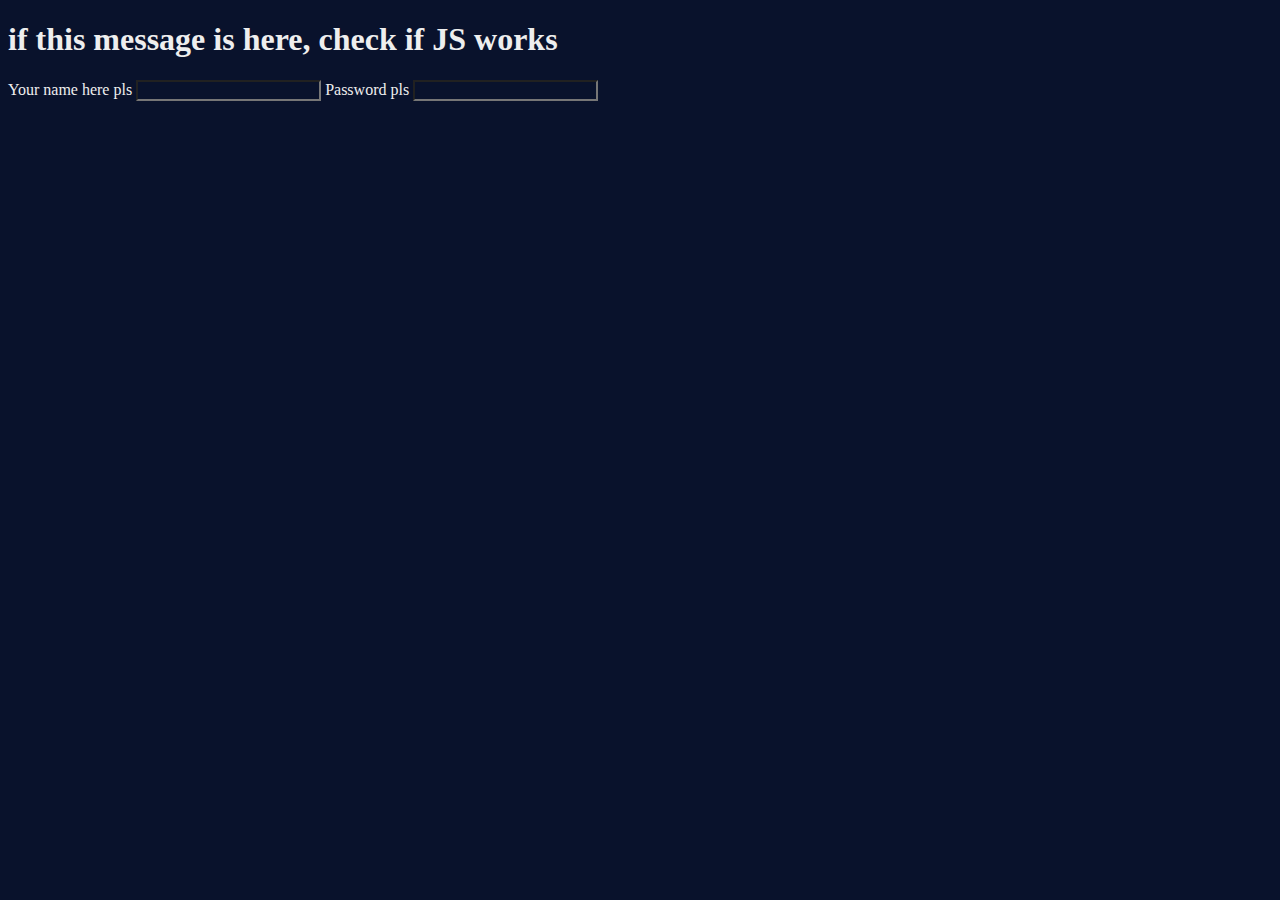
==== report/index.html @ e38dc698 "added initial files" ====
<!DOCTYPE html>
<html lang="en">
  <head>
    <meta charset="UTF-8" />
    <meta name="viewport" content="width=device-width, initial-scale=1.0" />
    <link rel="stylesheet" href="style.css" />
    <title>Document</title>
  </head>
  <body>
    <h1 class="text">if this message is here, check if JS works</h1>

    <form class="text" action="">
      <label for="name">Your name here pls</label>
      <input class="text" type="text" name="name" id="" />
      <label for="password">Password pls</label>
      <input type="password" />
    </form>

    <script src="script.js"></script>
  </body>
</html>
---- report/style.css ----
body {
  background-color: #09122c;
}

.text {
  color: #eee;
}

input {
  background-color: #09122c;
}
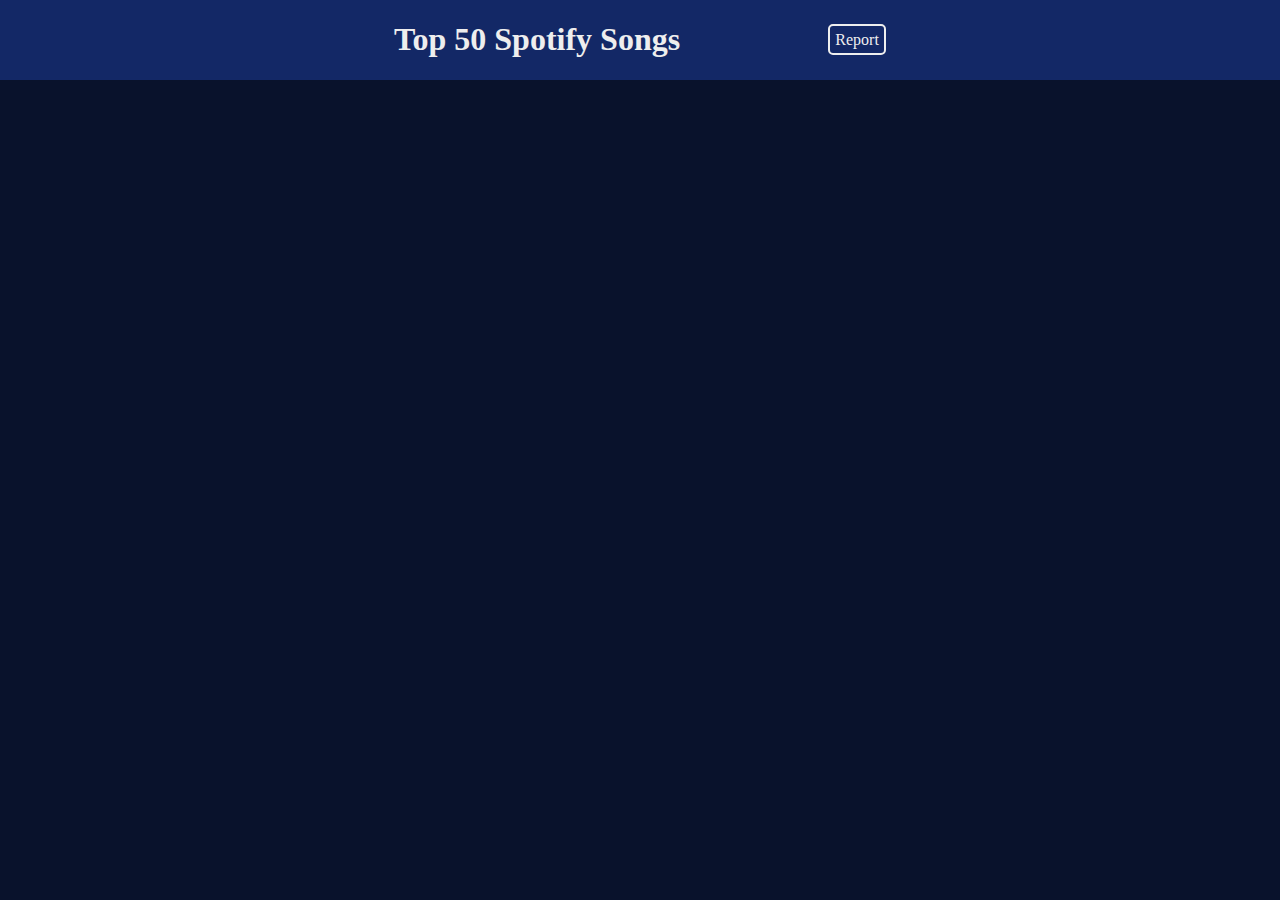
==== commit 4c841797: "added simple website structure" ====
--- a/report/index.html
+++ b/report/index.html
@@ -7,14 +7,14 @@
     <title>Document</title>
   </head>
   <body>
-    <h1 class="text">if this message is here, check if JS works</h1>
+    <nav class="navigation">
+      <ul class="navigation-list">
+        <li><h1 class="text">Top 50 Spotify Songs</h1></li>
+        <li><a class="link text" href="report.html">Report</a></li>
+      </ul>
+    </nav>
+    
 
-    <form class="text" action="">
-      <label for="name">Your name here pls</label>
-      <input class="text" type="text" name="name" id="" />
-      <label for="password">Password pls</label>
-      <input type="password" />
-    </form>
 
     <script src="script.js"></script>
   </body>
--- a/report/style.css
+++ b/report/style.css
@@ -1,4 +1,6 @@
 body {
+  margin: 0;
+  padding: 0;
   background-color: #09122c;
 }
 
@@ -6,6 +8,34 @@
   color: #eee;
 }
 
-input {
-  background-color: #09122c;
+.link {
+  padding: 5px;
+  text-decoration: none;
+  border: 2px solid #eee;
+  border-radius: 5px;
 }
+
+li {
+  list-style-type: none;
+}
+
+.navigation { 
+  margin: 0;
+  display: flex;
+  flex-direction: row;
+  align-items: center;
+  justify-content: center;
+  background-color: #132866;
+}
+
+.navigation-list {
+  margin: 0;
+  padding: 0;
+  display: flex;
+  flex-direction: row;
+  align-items: center;
+  justify-content: space-around;
+  width: 50%;
+  height: auto;
+}
+
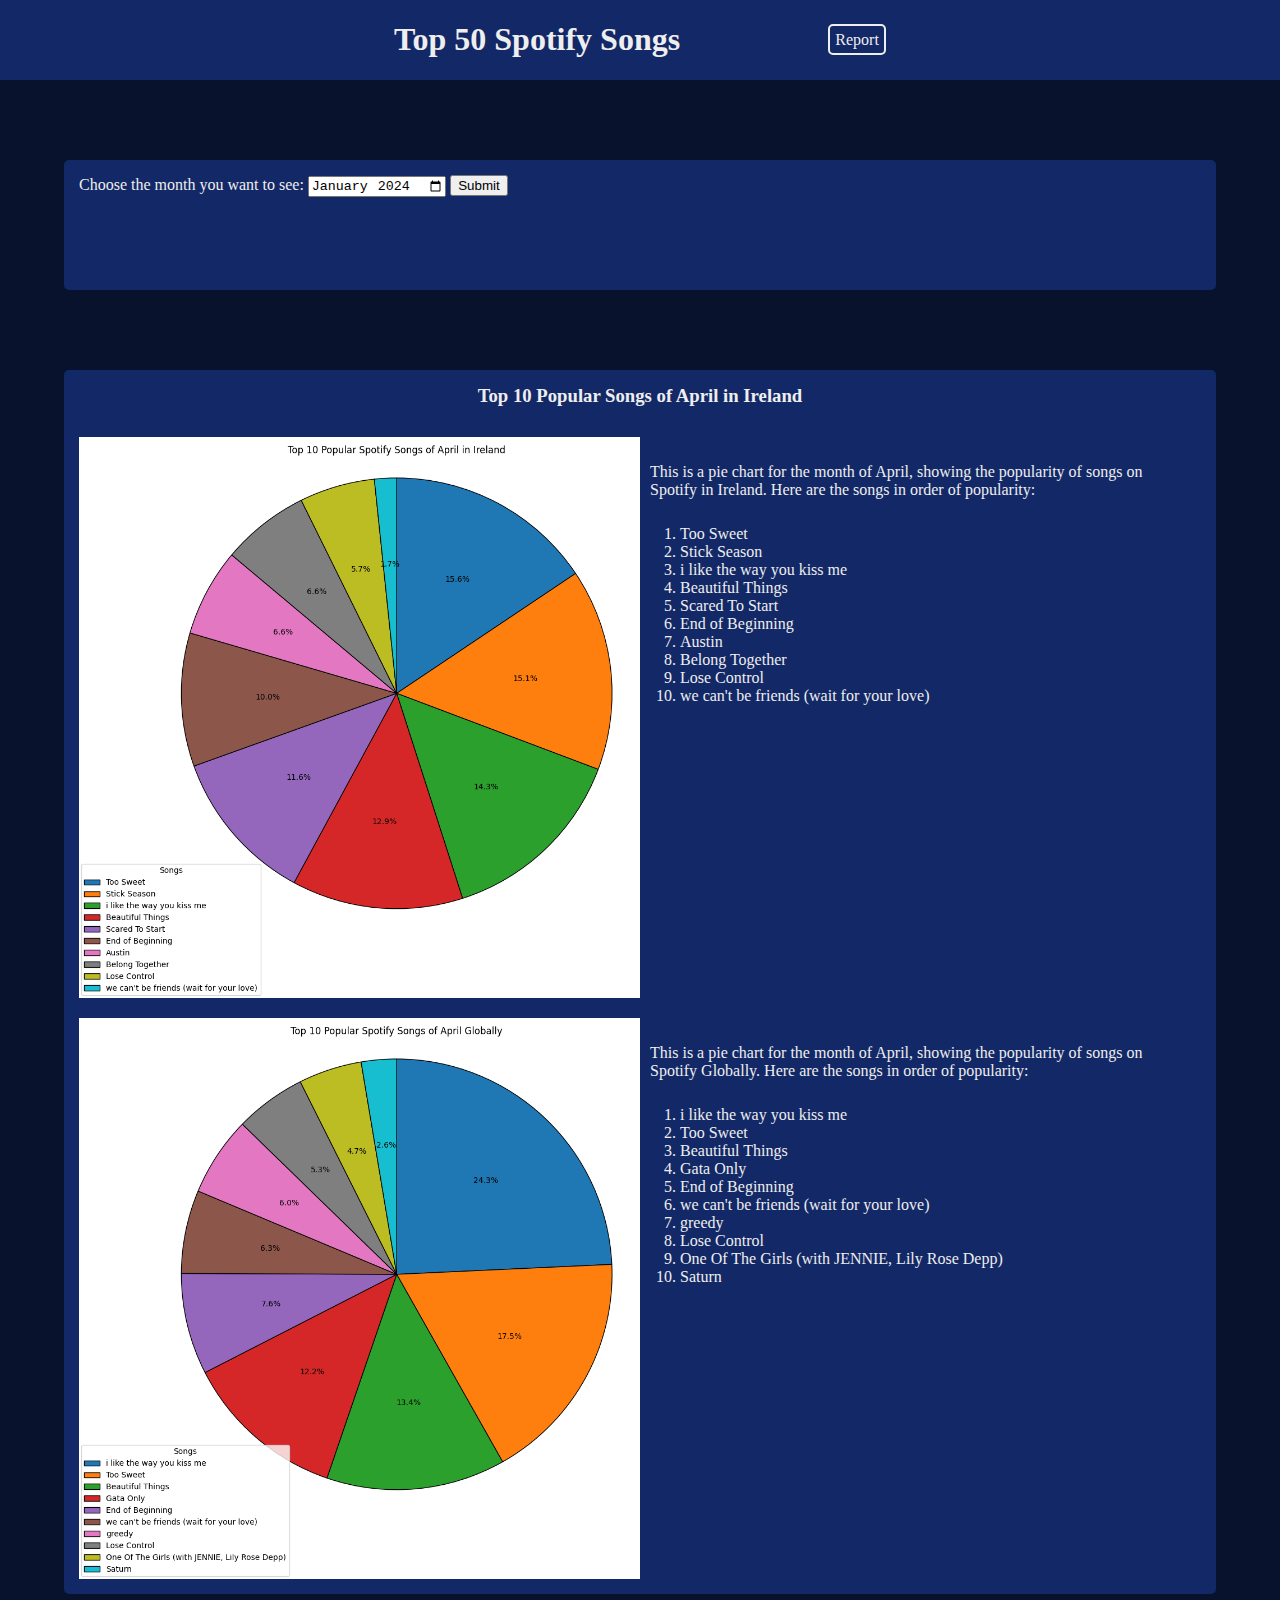
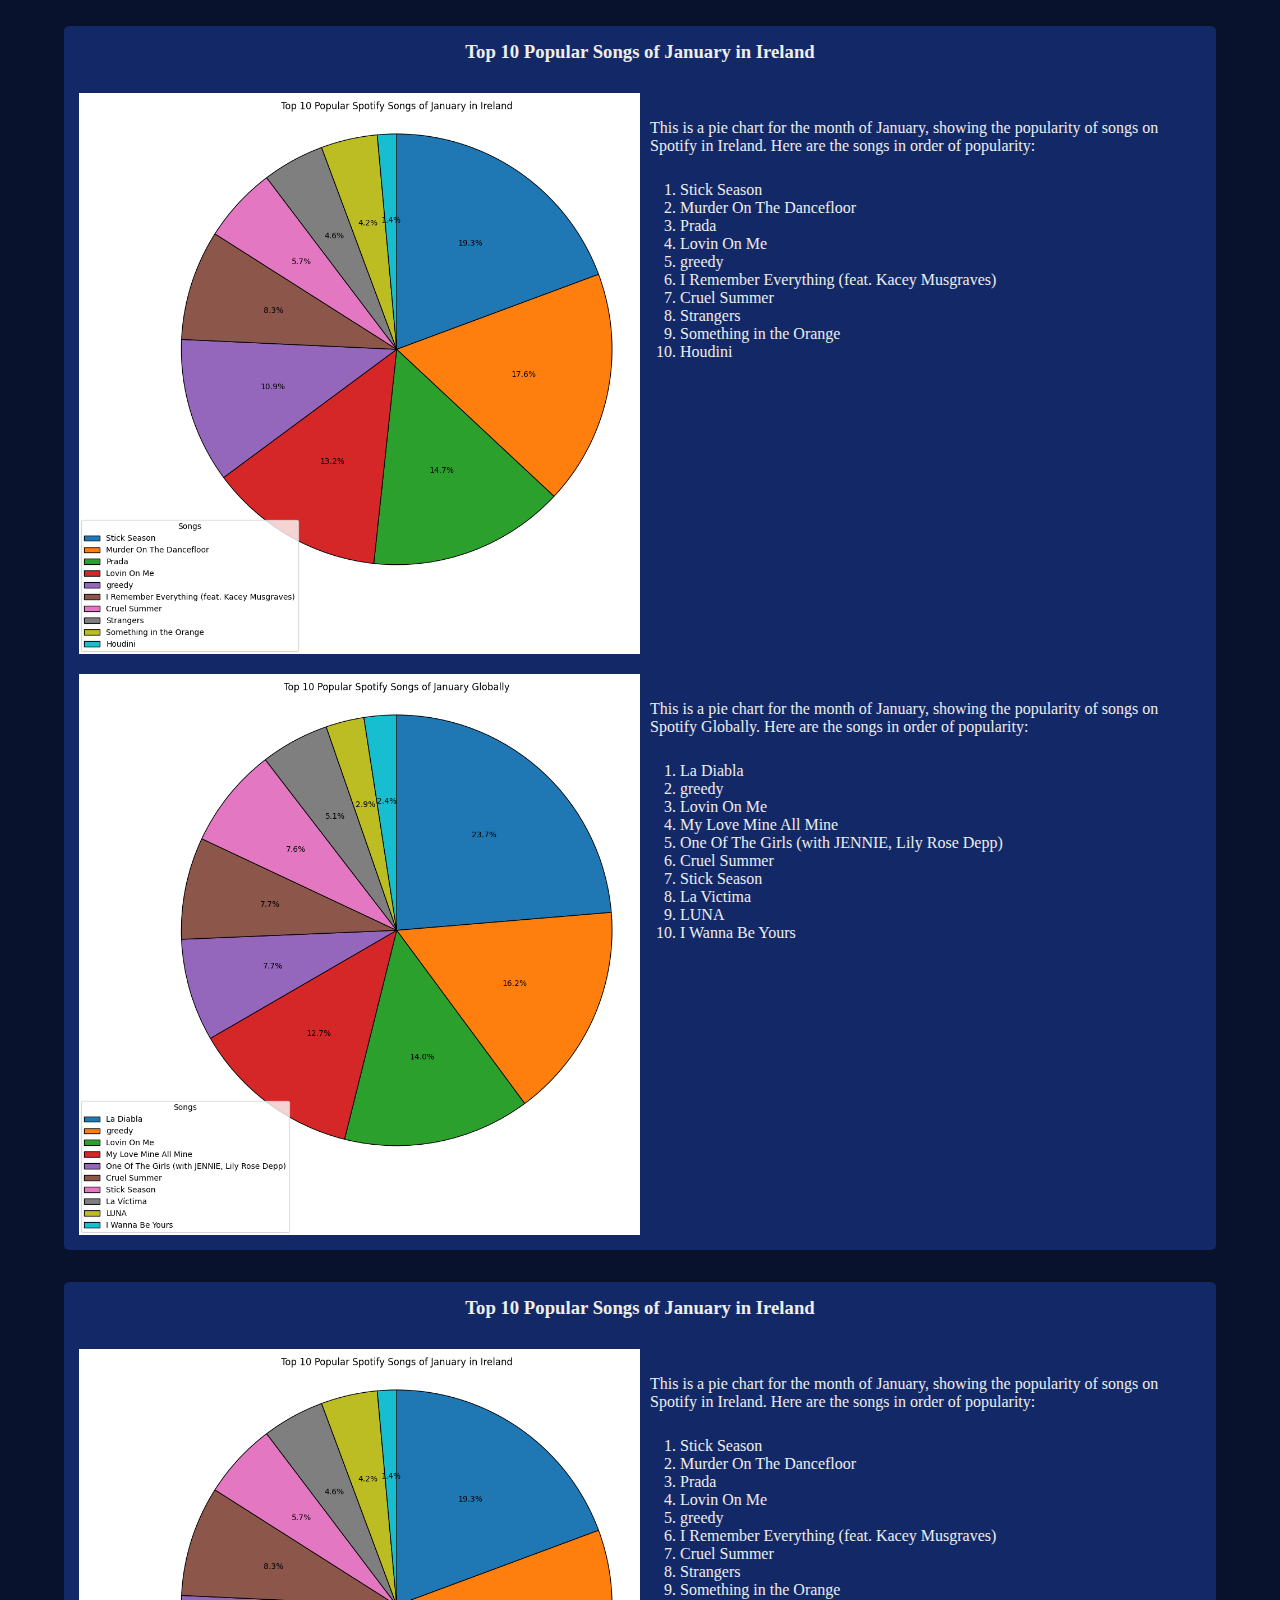
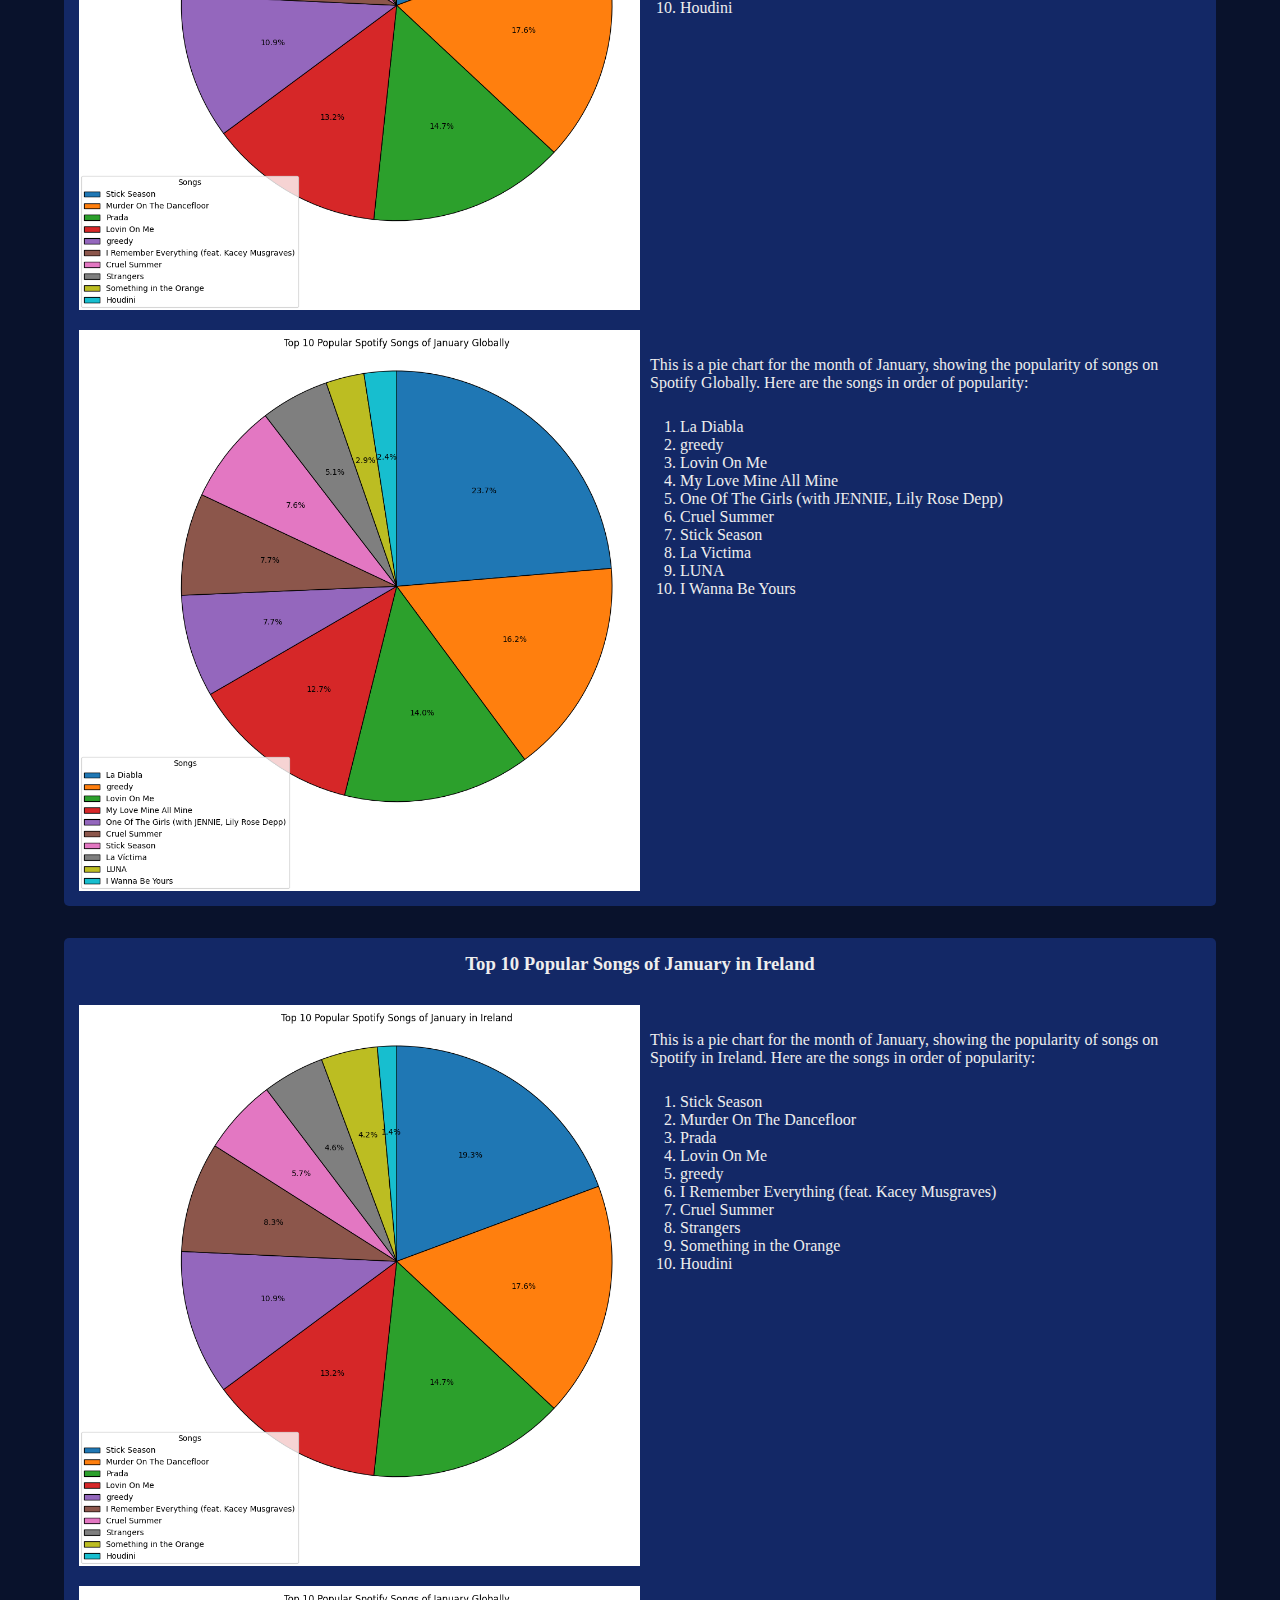
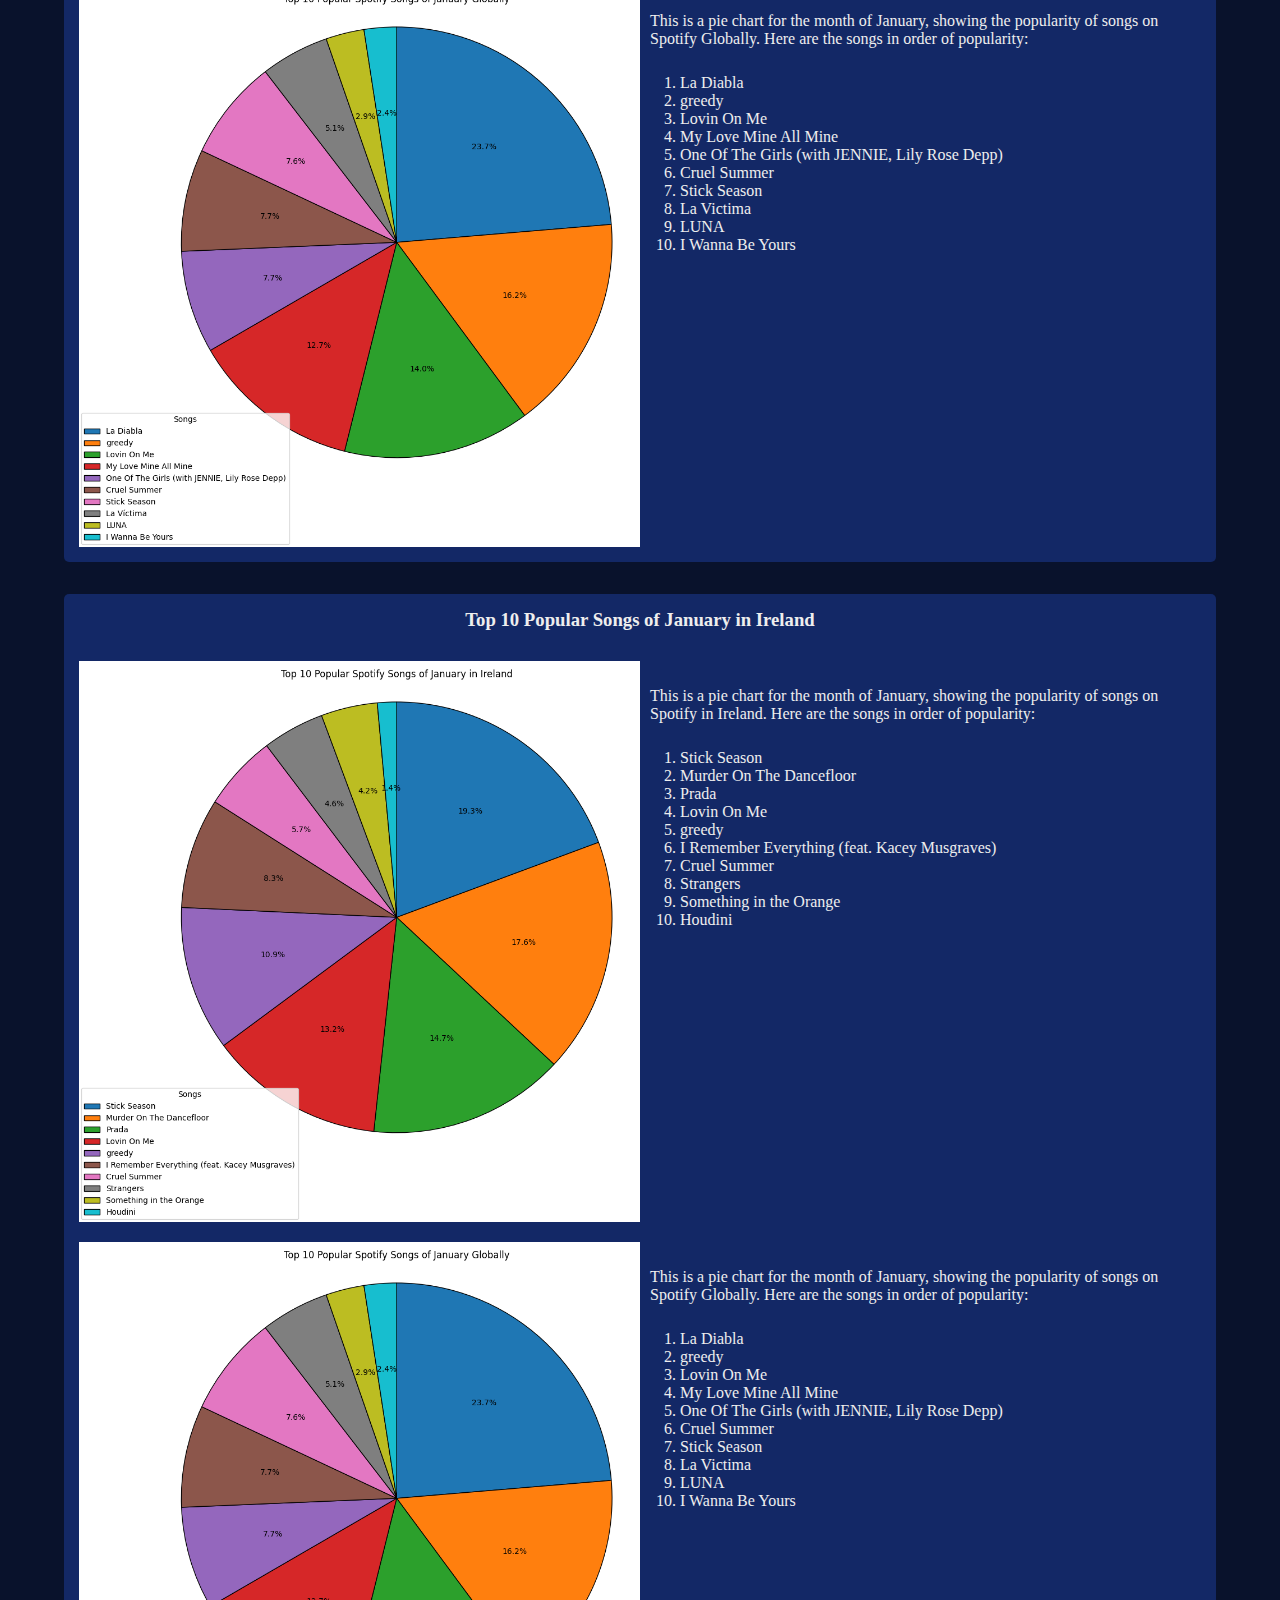
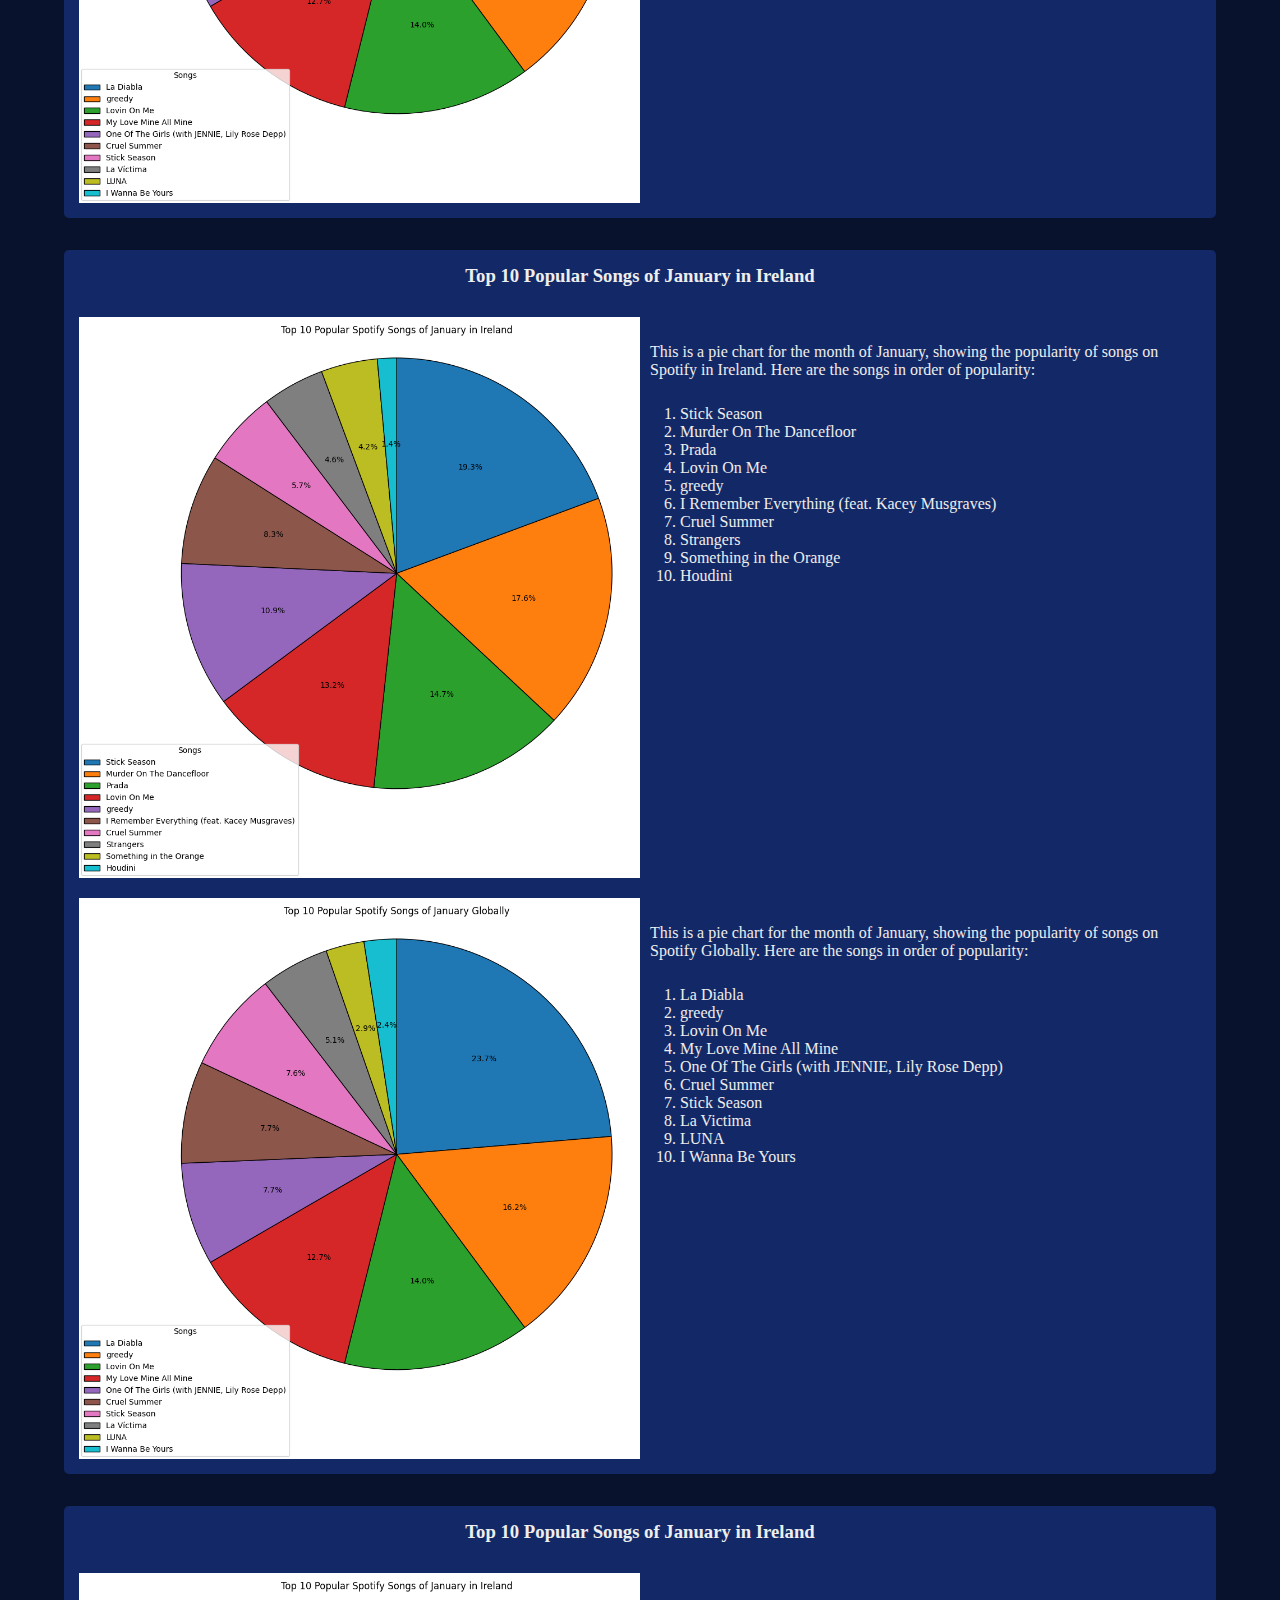
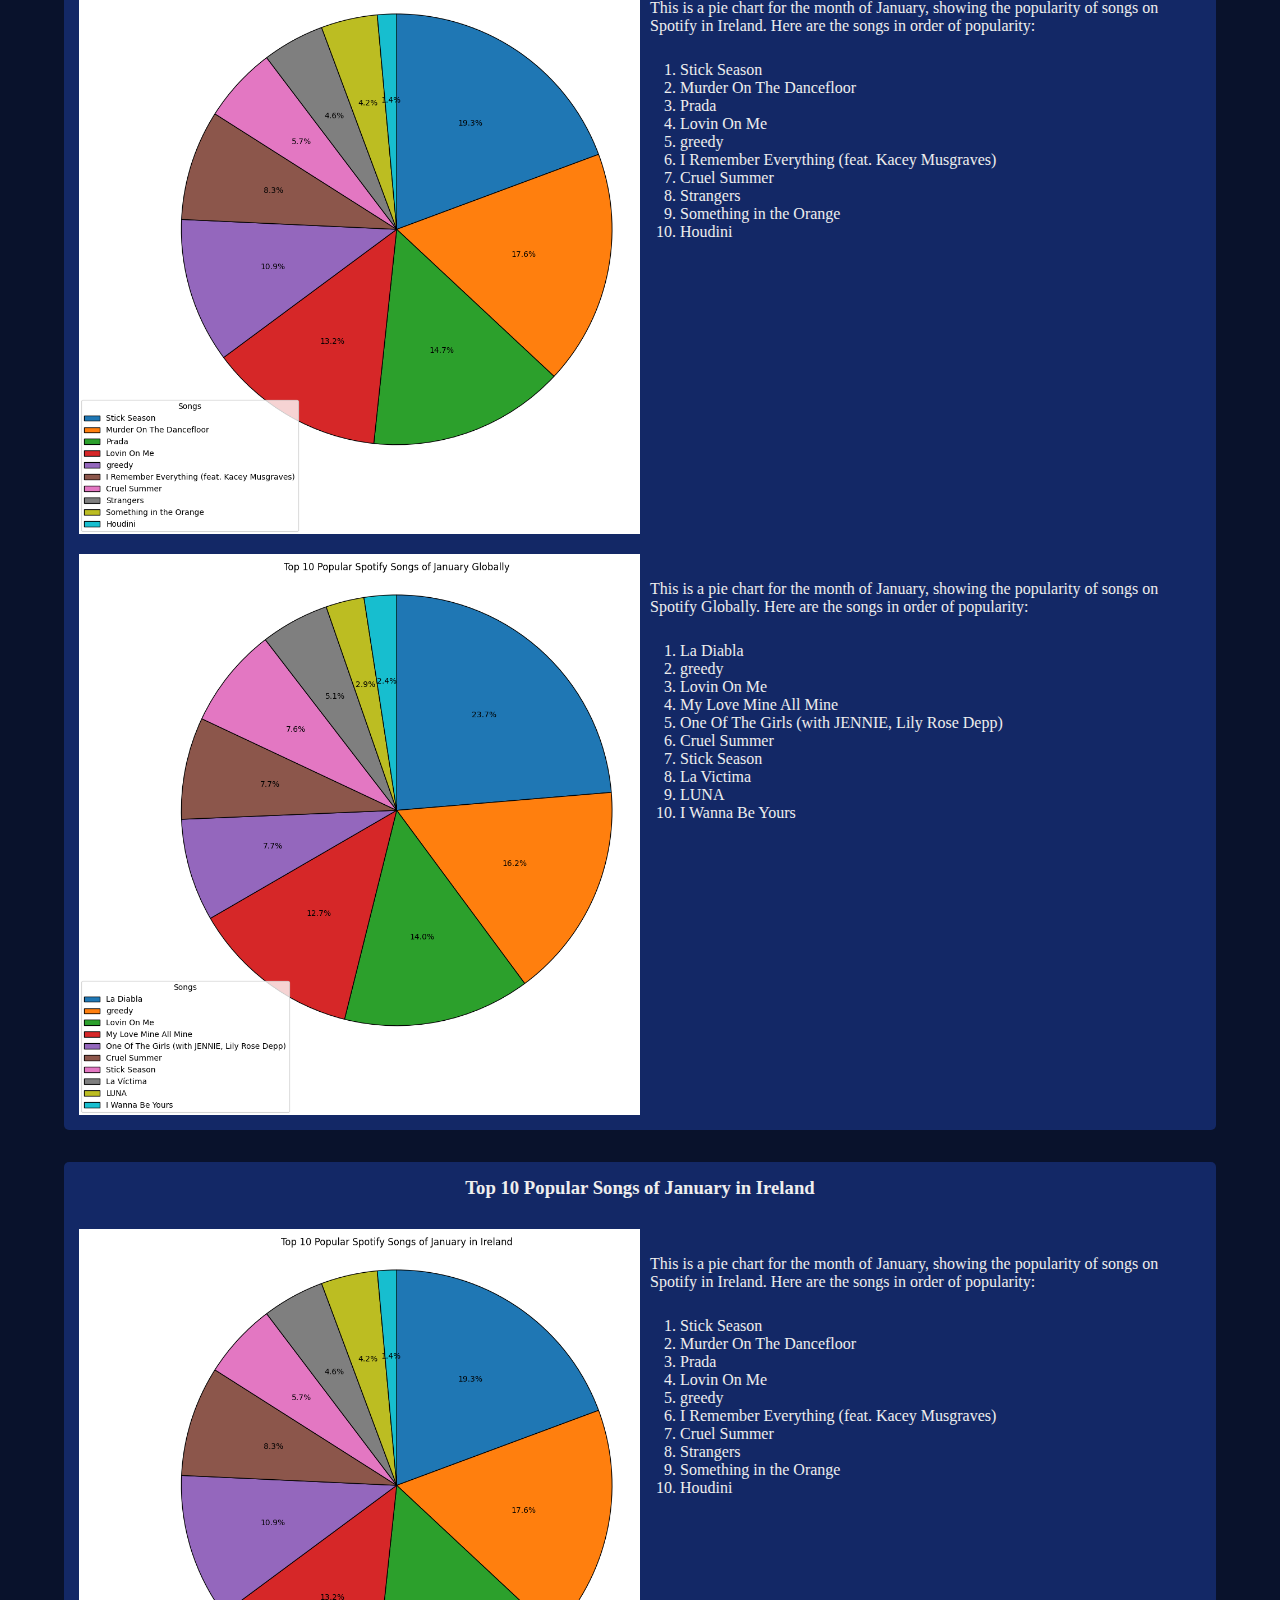
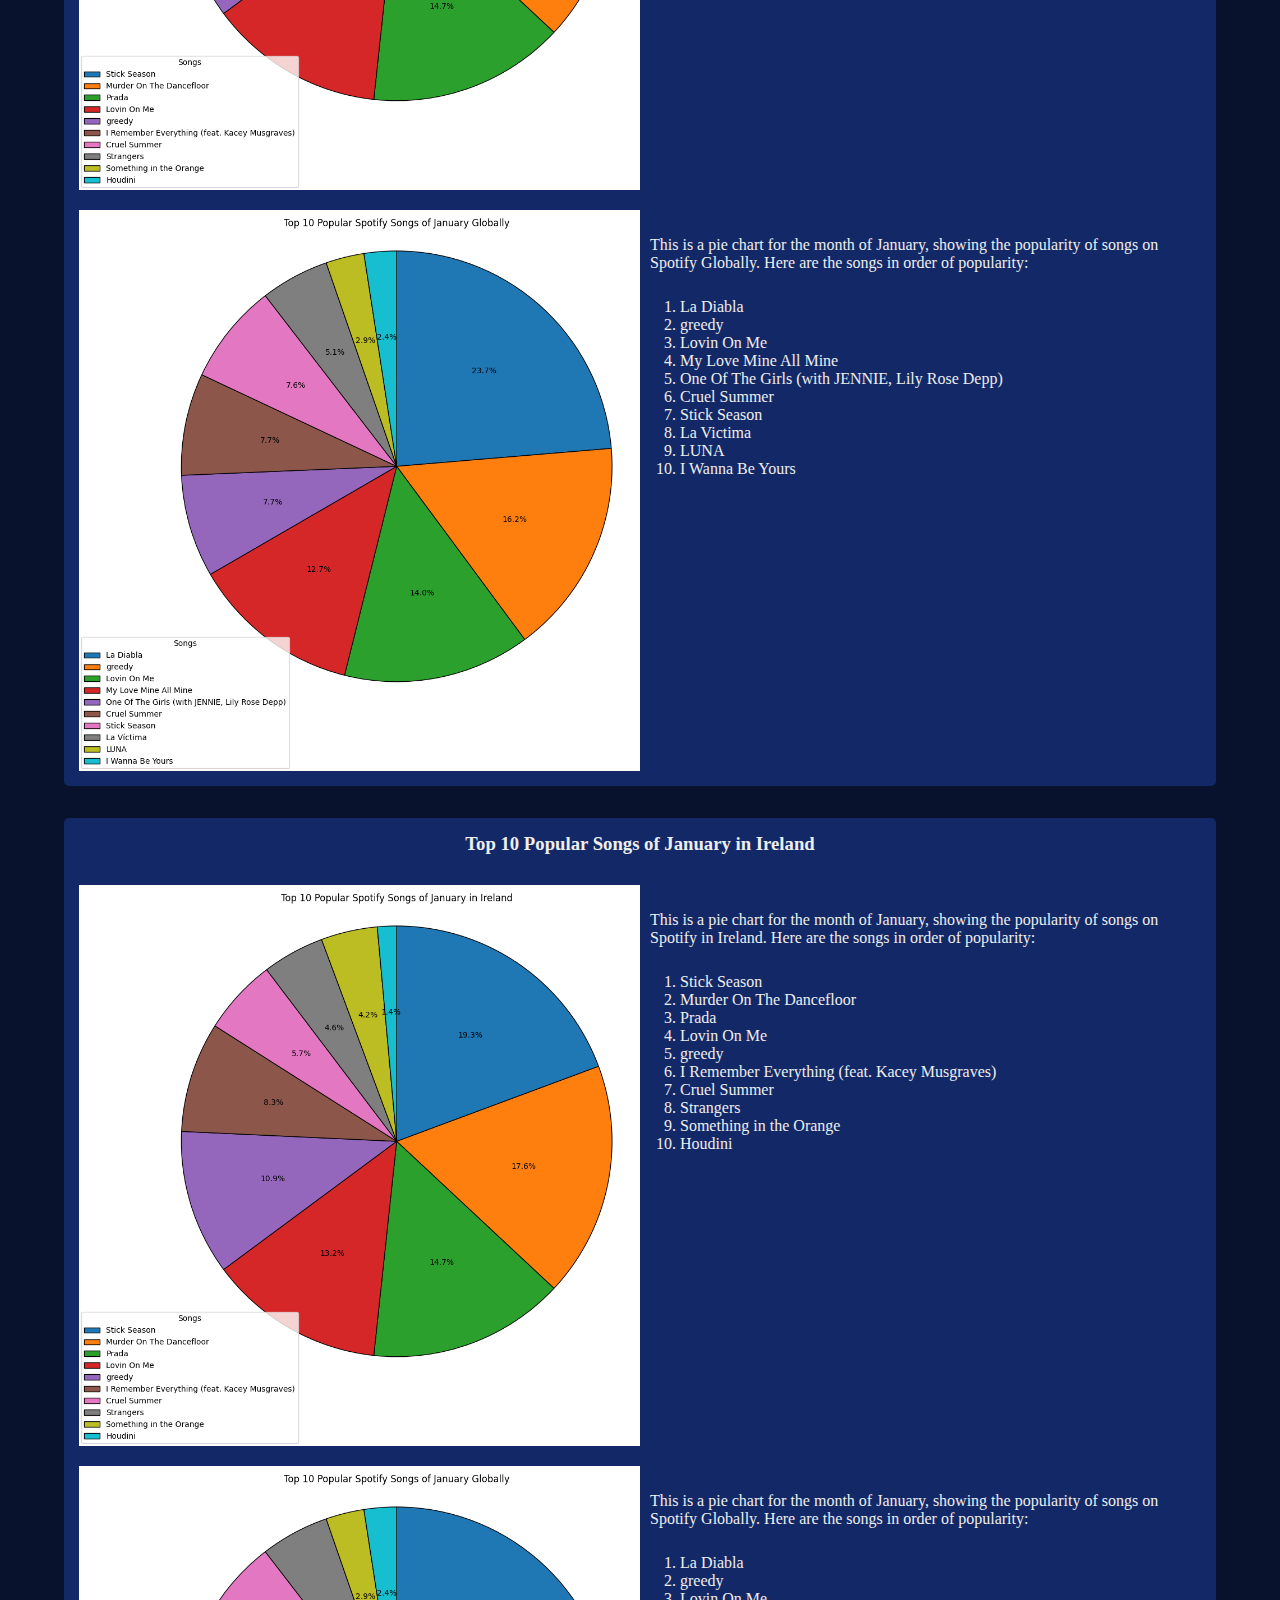
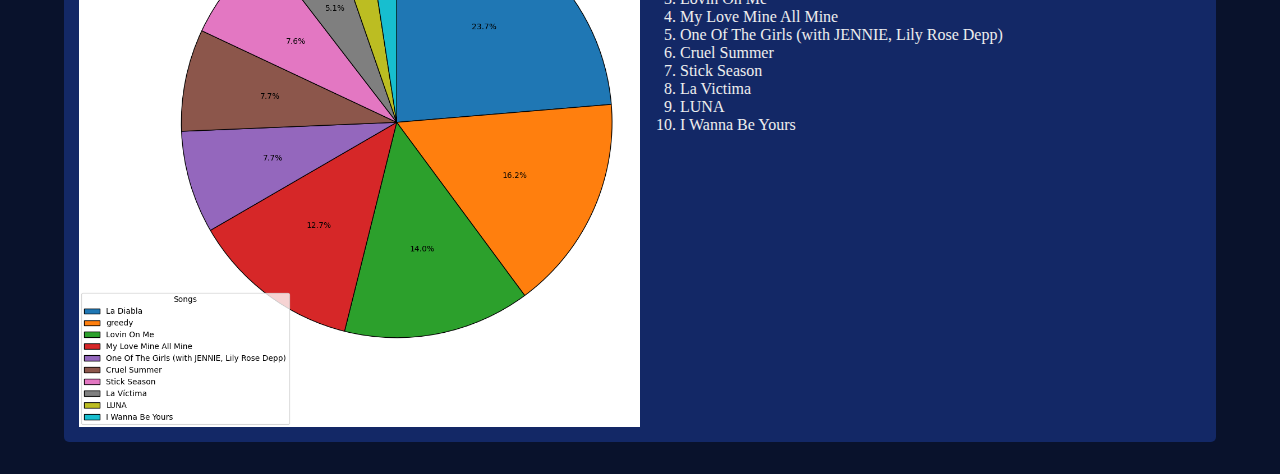
==== commit 65c61df6: "added the pie charts and text to them" ====
--- a/report/index.html
+++ b/report/index.html
@@ -8,13 +8,715 @@
   </head>
   <body>
     <nav class="navigation">
-      <ul class="navigation-list">
+      <ul class="navigation_list">
         <li><h1 class="text">Top 50 Spotify Songs</h1></li>
         <li><a class="link text" href="report.html">Report</a></li>
       </ul>
     </nav>
+
+    <div class="filter_wrapper">
+      <label class="text" for="month">Choose the month you want to see: </label>
+      <input
+        type="month"
+        id="month"
+        name="month"
+        min="2024-01"
+        max="2024-12"
+        value="2024-01"
+      />
+      <button id="submit">Submit</button>
+    </div>
+
+    <div class="content_wrapper" id="january">
+      <h3 class="text">Top 10 Popular Songs of January in Ireland</h3>
+      <div class="wrapper">
+        <img
+          src="images/ireland/janIE.png"
+          width="50%"
+          alt="pie chart for january ireland"
+        />
+        <div>
+          <p class="text">
+            This is a pie chart for the month of January, showing the popularity
+            of songs on Spotify in Ireland. Here are the songs in order of
+            popularity:
+          </p>
+          <ol class="ordered_list">
+            <li class="text">Stick Season</li>
+            <li class="text">Murder On The Dancefloor</li>
+            <li class="text">Prada</li>
+            <li class="text">Lovin On Me</li>
+            <li class="text">greedy</li>
+            <li class="text">I Remember Everything (feat. Kacey Musgraves)</li>
+            <li class="text">Cruel Summer</li>
+            <li class="text">Strangers</li>
+            <li class="text">Something in the Orange</li>
+            <li class="text">Houdini</li>
+          </ol>
+        </div>
+      </div>
+
+      <div class="wrapper">
+        <img
+          src="images/global/janGLB.png"
+          width="50%"
+          alt="pie chart for january globally"
+        />
+        <div>
+          <p class="text">
+            This is a pie chart for the month of January, showing the popularity
+            of songs on Spotify Globally. Here are the songs in order of
+            popularity:
+          </p>
+          <ol class="ordered_list">
+            <li class="text">La Diabla</li>
+            <li class="text">greedy</li>
+            <li class="text">Lovin On Me</li>
+            <li class="text">My Love Mine All Mine</li>
+            <li class="text">One Of The Girls (with JENNIE, Lily Rose Depp)</li>
+            <li class="text">Cruel Summer</li>
+            <li class="text">Stick Season</li>
+            <li class="text">La Victima</li>
+            <li class="text">LUNA</li>
+            <li class="text">I Wanna Be Yours</li>
+          </ol>
+        </div>
+      </div>
+    </div>
+
+    <div class="content_wrapper" id="february">
+      <h3 class="text">Top 10 Popular Songs of February in Ireland</h3>
+      <div class="wrapper">
+        <img
+          src="images/ireland/febIE.png"
+          width="50%"
+          alt="pie chart for february ireland"
+        />
+        <div>
+          <p class="text">
+            This is a pie chart for the month of February, showing the popularity
+            of songs on Spotify in Ireland. Here are the songs in order of
+            popularity:
+          </p>
+          <ol class="ordered_list">
+            <li class="text">Stick Season</li>
+            <li class="text">Murder On The Dancefloor</li>
+            <li class="text">Beautiful Things</li>
+            <li class="text">Lose Control</li>
+            <li class="text">Prada</li>
+            <li class="text">Unwritten</li>
+            <li class="text">greedy</li>
+            <li class="text">Scared To Start</li>
+            <li class="text">I Remember Everything (feat. Kacey Musgraves)</li>
+            <li class="text">Praise Jah In The Moonlight</li>
+          </ol>
+        </div>
+      </div>
+
+      <div class="wrapper">
+        <img
+          src="images/global/febGLB.png"
+          width="50%"
+          alt="pie chart for february globally"
+        />
+        <div>
+          <p class="text">
+            This is a pie chart for the month of January, showing the popularity
+            of songs on Spotify globally. Here are the songs in order of
+            popularity:
+          </p>
+          <ol class="ordered_list">
+            <li class="text">Beautiful Things</li>
+            <li class="text">La Diabla</li>
+            <li class="text">greedy</li>
+            <li class="text">Cruel Summer</li>
+            <li class="text">One Of The Girls (with JENNIE, Lily Rose Depp)</li>
+            <li class="text">My Love Mine All Mine</li>
+            <li class="text">Stick Season</li>
+            <li class="text">redrum</li>
+            <li class="text">LUNA</li>
+            <li class="text">Lose Control</li>
+          </ol>
+        </div>
+      </div>
+    </div>
+
+    <div class="content_wrapper" id="march">
+      <h3 class="text">Top 10 Popular Songs of March in Ireland</h3>
+      <div class="wrapper">
+        <img
+          src="images/ireland/marIE.png"
+          width="50%"
+          alt="pie chart for march ireland"
+        />
+        <div>
+          <p class="text">
+            This is a pie chart for the month of March, showing the popularity
+            of songs on Spotify in Ireland. Here are the songs in order of
+            popularity:
+          </p>
+          <ol class="ordered_list">
+            <li class="text">Beautiful Things</li>
+            <li class="text">Stick Season</li>
+            <li class="text">End of Beginning</li>
+            <li class="text">TEXAS HOLD EM</li>
+            <li class="text">Lose Control</li>
+            <li class="text">Scared To Start</li>
+            <li class="text">greedy</li>
+            <li class="text">Prada</li>
+            <li class="text">I Remember Everything (feat. Kacey Musgraves)</li>
+            <li class="text">Cruel Summer</li>
+          </ol>
+        </div>
+      </div>
+
+      <div class="wrapper">
+        <img
+          src="images/global/marGLB.png"
+          width="50%"
+          alt="pie chart for march globally"
+        />
+        <div>
+          <p class="text">
+            This is a pie chart for the month of March, showing the popularity
+            of songs on Spotify Globally. Here are the songs in order of
+            popularity:
+          </p>
+          <ol class="ordered_list">
+            <li class="text">Beautiful Things</li>
+            <li class="text">End of Beginning</li>
+            <li class="text">CARNIVAL</li>
+            <li class="text">greedy</li>
+            <li class="text">Lose Control</li>
+            <li class="text">Cruel Summer</li>
+            <li class="text">TEXAS HOLD EM</li>
+            <li class="text">One Of The Girls (with JENNIE, Lily Rose Depp)</li>
+            <li class="text">Gata Only</li>
+            <li class="text">My Love Mine All Mine</li>
+          </ol>
+        </div>
+      </div>
+    </div>
+
+    <div class="content_wrapper" id="april">
+      <h3 class="text">Top 10 Popular Songs of April in Ireland</h3>
+      <div class="wrapper">
+        <img
+          src="images/ireland/aprIE.png"
+          width="50%"
+          alt="pie chart for april ireland"
+        />
+        <div>
+          <p class="text">
+            This is a pie chart for the month of April, showing the popularity
+            of songs on Spotify in Ireland. Here are the songs in order of
+            popularity:
+          </p>
+          <ol class="ordered_list">
+            <li class="text">Too Sweet</li>
+            <li class="text">Stick Season</li>            
+            <li class="text">i like the way you kiss me</li>
+            <li class="text">Beautiful Things</li>
+            <li class="text">Scared To Start</li>
+            <li class="text">End of Beginning</li>
+            <li class="text">Austin</li>
+            <li class="text">Belong Together</li>
+            <li class="text">Lose Control</li>
+            <li class="text">we can't be friends (wait for your love)</li>
+          </ol>
+        </div>
+      </div>
+
+      <div class="wrapper">
+        <img
+          src="images/global/aprGLB.png"
+          width="50%"
+          alt="pie chart for april globally"
+        />
+        <div>
+          <p class="text">
+            This is a pie chart for the month of April, showing the popularity
+            of songs on Spotify Globally. Here are the songs in order of
+            popularity:
+          </p>
+          <ol class="ordered_list">
+            <li class="text">i like the way you kiss me</li>
+            <li class="text">Too Sweet</li>
+            <li class="text">Beautiful Things</li>
+
+            <li class="text">Gata Only</li>
+            <li class="text">End of Beginning</li>
+            <li class="text">we can't be friends (wait for your love)</li>
+            
+            <li class="text">greedy</li>
+            <li class="text">Lose Control</li>
+            <li class="text">One Of The Girls (with JENNIE, Lily Rose Depp)</li>
+            
+            <li class="text">Saturn</li>
+          </ol>
+        </div>
+      </div>
+    </div>
+
+    <div class="content_wrapper" id="may">
+      <h3 class="text">Top 10 Popular Songs of January in Ireland</h3>
+      <div class="wrapper">
+        <img
+          src="images/ireland/janIE.png"
+          width="50%"
+          alt="pie chart for january ireland"
+        />
+        <div>
+          <p class="text">
+            This is a pie chart for the month of January, showing the popularity
+            of songs on Spotify in Ireland. Here are the songs in order of
+            popularity:
+          </p>
+          <ol class="ordered_list">
+            <li class="text">Stick Season</li>
+            <li class="text">Murder On The Dancefloor</li>
+            <li class="text">Prada</li>
+            <li class="text">Lovin On Me</li>
+            <li class="text">greedy</li>
+            <li class="text">I Remember Everything (feat. Kacey Musgraves)</li>
+            <li class="text">Cruel Summer</li>
+            <li class="text">Strangers</li>
+            <li class="text">Something in the Orange</li>
+            <li class="text">Houdini</li>
+          </ol>
+        </div>
+      </div>
+
+      <div class="wrapper">
+        <img
+          src="images/global/janGLB.png"
+          width="50%"
+          alt="pie chart for january ireland"
+        />
+        <div>
+          <p class="text">
+            This is a pie chart for the month of January, showing the popularity
+            of songs on Spotify Globally. Here are the songs in order of
+            popularity:
+          </p>
+          <ol class="ordered_list">
+            <li class="text">La Diabla</li>
+            <li class="text">greedy</li>
+            <li class="text">Lovin On Me</li>
+            <li class="text">My Love Mine All Mine</li>
+            <li class="text">One Of The Girls (with JENNIE, Lily Rose Depp)</li>
+            <li class="text">Cruel Summer</li>
+            <li class="text">Stick Season</li>
+            <li class="text">La Victima</li>
+            <li class="text">LUNA</li>
+            <li class="text">I Wanna Be Yours</li>
+          </ol>
+        </div>
+      </div>
+    </div>
+
+    <div class="content_wrapper" id="june">
+      <h3 class="text">Top 10 Popular Songs of January in Ireland</h3>
+      <div class="wrapper">
+        <img
+          src="images/ireland/janIE.png"
+          width="50%"
+          alt="pie chart for january ireland"
+        />
+        <div>
+          <p class="text">
+            This is a pie chart for the month of January, showing the popularity
+            of songs on Spotify in Ireland. Here are the songs in order of
+            popularity:
+          </p>
+          <ol class="ordered_list">
+            <li class="text">Stick Season</li>
+            <li class="text">Murder On The Dancefloor</li>
+            <li class="text">Prada</li>
+            <li class="text">Lovin On Me</li>
+            <li class="text">greedy</li>
+            <li class="text">I Remember Everything (feat. Kacey Musgraves)</li>
+            <li class="text">Cruel Summer</li>
+            <li class="text">Strangers</li>
+            <li class="text">Something in the Orange</li>
+            <li class="text">Houdini</li>
+          </ol>
+        </div>
+      </div>
+
+      <div class="wrapper">
+        <img
+          src="images/global/janGLB.png"
+          width="50%"
+          alt="pie chart for january ireland"
+        />
+        <div>
+          <p class="text">
+            This is a pie chart for the month of January, showing the popularity
+            of songs on Spotify Globally. Here are the songs in order of
+            popularity:
+          </p>
+          <ol class="ordered_list">
+            <li class="text">La Diabla</li>
+            <li class="text">greedy</li>
+            <li class="text">Lovin On Me</li>
+            <li class="text">My Love Mine All Mine</li>
+            <li class="text">One Of The Girls (with JENNIE, Lily Rose Depp)</li>
+            <li class="text">Cruel Summer</li>
+            <li class="text">Stick Season</li>
+            <li class="text">La Victima</li>
+            <li class="text">LUNA</li>
+            <li class="text">I Wanna Be Yours</li>
+          </ol>
+        </div>
+      </div>
+    </div>
+
+    <div class="content_wrapper" id="july">
+      <h3 class="text">Top 10 Popular Songs of January in Ireland</h3>
+      <div class="wrapper">
+        <img
+          src="images/ireland/janIE.png"
+          width="50%"
+          alt="pie chart for january ireland"
+        />
+        <div>
+          <p class="text">
+            This is a pie chart for the month of January, showing the popularity
+            of songs on Spotify in Ireland. Here are the songs in order of
+            popularity:
+          </p>
+          <ol class="ordered_list">
+            <li class="text">Stick Season</li>
+            <li class="text">Murder On The Dancefloor</li>
+            <li class="text">Prada</li>
+            <li class="text">Lovin On Me</li>
+            <li class="text">greedy</li>
+            <li class="text">I Remember Everything (feat. Kacey Musgraves)</li>
+            <li class="text">Cruel Summer</li>
+            <li class="text">Strangers</li>
+            <li class="text">Something in the Orange</li>
+            <li class="text">Houdini</li>
+          </ol>
+        </div>
+      </div>
+
+      <div class="wrapper">
+        <img
+          src="images/global/janGLB.png"
+          width="50%"
+          alt="pie chart for january ireland"
+        />
+        <div>
+          <p class="text">
+            This is a pie chart for the month of January, showing the popularity
+            of songs on Spotify Globally. Here are the songs in order of
+            popularity:
+          </p>
+          <ol class="ordered_list">
+            <li class="text">La Diabla</li>
+            <li class="text">greedy</li>
+            <li class="text">Lovin On Me</li>
+            <li class="text">My Love Mine All Mine</li>
+            <li class="text">One Of The Girls (with JENNIE, Lily Rose Depp)</li>
+            <li class="text">Cruel Summer</li>
+            <li class="text">Stick Season</li>
+            <li class="text">La Victima</li>
+            <li class="text">LUNA</li>
+            <li class="text">I Wanna Be Yours</li>
+          </ol>
+        </div>
+      </div>
+    </div>
+
+    <div class="content_wrapper" id="august">
+      <h3 class="text">Top 10 Popular Songs of January in Ireland</h3>
+      <div class="wrapper">
+        <img
+          src="images/ireland/janIE.png"
+          width="50%"
+          alt="pie chart for january ireland"
+        />
+        <div>
+          <p class="text">
+            This is a pie chart for the month of January, showing the popularity
+            of songs on Spotify in Ireland. Here are the songs in order of
+            popularity:
+          </p>
+          <ol class="ordered_list">
+            <li class="text">Stick Season</li>
+            <li class="text">Murder On The Dancefloor</li>
+            <li class="text">Prada</li>
+            <li class="text">Lovin On Me</li>
+            <li class="text">greedy</li>
+            <li class="text">I Remember Everything (feat. Kacey Musgraves)</li>
+            <li class="text">Cruel Summer</li>
+            <li class="text">Strangers</li>
+            <li class="text">Something in the Orange</li>
+            <li class="text">Houdini</li>
+          </ol>
+        </div>
+      </div>
+
+      <div class="wrapper">
+        <img
+          src="images/global/janGLB.png"
+          width="50%"
+          alt="pie chart for january ireland"
+        />
+        <div>
+          <p class="text">
+            This is a pie chart for the month of January, showing the popularity
+            of songs on Spotify Globally. Here are the songs in order of
+            popularity:
+          </p>
+          <ol class="ordered_list">
+            <li class="text">La Diabla</li>
+            <li class="text">greedy</li>
+            <li class="text">Lovin On Me</li>
+            <li class="text">My Love Mine All Mine</li>
+            <li class="text">One Of The Girls (with JENNIE, Lily Rose Depp)</li>
+            <li class="text">Cruel Summer</li>
+            <li class="text">Stick Season</li>
+            <li class="text">La Victima</li>
+            <li class="text">LUNA</li>
+            <li class="text">I Wanna Be Yours</li>
+          </ol>
+        </div>
+      </div>
+    </div>
+
+    <div class="content_wrapper" id="september">
+      <h3 class="text">Top 10 Popular Songs of January in Ireland</h3>
+      <div class="wrapper">
+        <img
+          src="images/ireland/janIE.png"
+          width="50%"
+          alt="pie chart for january ireland"
+        />
+        <div>
+          <p class="text">
+            This is a pie chart for the month of January, showing the popularity
+            of songs on Spotify in Ireland. Here are the songs in order of
+            popularity:
+          </p>
+          <ol class="ordered_list">
+            <li class="text">Stick Season</li>
+            <li class="text">Murder On The Dancefloor</li>
+            <li class="text">Prada</li>
+            <li class="text">Lovin On Me</li>
+            <li class="text">greedy</li>
+            <li class="text">I Remember Everything (feat. Kacey Musgraves)</li>
+            <li class="text">Cruel Summer</li>
+            <li class="text">Strangers</li>
+            <li class="text">Something in the Orange</li>
+            <li class="text">Houdini</li>
+          </ol>
+        </div>
+      </div>
+
+      <div class="wrapper">
+        <img
+          src="images/global/janGLB.png"
+          width="50%"
+          alt="pie chart for january ireland"
+        />
+        <div>
+          <p class="text">
+            This is a pie chart for the month of January, showing the popularity
+            of songs on Spotify Globally. Here are the songs in order of
+            popularity:
+          </p>
+          <ol class="ordered_list">
+            <li class="text">La Diabla</li>
+            <li class="text">greedy</li>
+            <li class="text">Lovin On Me</li>
+            <li class="text">My Love Mine All Mine</li>
+            <li class="text">One Of The Girls (with JENNIE, Lily Rose Depp)</li>
+            <li class="text">Cruel Summer</li>
+            <li class="text">Stick Season</li>
+            <li class="text">La Victima</li>
+            <li class="text">LUNA</li>
+            <li class="text">I Wanna Be Yours</li>
+          </ol>
+        </div>
+      </div>
+    </div>
+
+    <div class="content_wrapper" id="october">
+      <h3 class="text">Top 10 Popular Songs of January in Ireland</h3>
+      <div class="wrapper">
+        <img
+          src="images/ireland/janIE.png"
+          width="50%"
+          alt="pie chart for january ireland"
+        />
+        <div>
+          <p class="text">
+            This is a pie chart for the month of January, showing the popularity
+            of songs on Spotify in Ireland. Here are the songs in order of
+            popularity:
+          </p>
+          <ol class="ordered_list">
+            <li class="text">Stick Season</li>
+            <li class="text">Murder On The Dancefloor</li>
+            <li class="text">Prada</li>
+            <li class="text">Lovin On Me</li>
+            <li class="text">greedy</li>
+            <li class="text">I Remember Everything (feat. Kacey Musgraves)</li>
+            <li class="text">Cruel Summer</li>
+            <li class="text">Strangers</li>
+            <li class="text">Something in the Orange</li>
+            <li class="text">Houdini</li>
+          </ol>
+        </div>
+      </div>
+
+      <div class="wrapper">
+        <img
+          src="images/global/janGLB.png"
+          width="50%"
+          alt="pie chart for january ireland"
+        />
+        <div>
+          <p class="text">
+            This is a pie chart for the month of January, showing the popularity
+            of songs on Spotify Globally. Here are the songs in order of
+            popularity:
+          </p>
+          <ol class="ordered_list">
+            <li class="text">La Diabla</li>
+            <li class="text">greedy</li>
+            <li class="text">Lovin On Me</li>
+            <li class="text">My Love Mine All Mine</li>
+            <li class="text">One Of The Girls (with JENNIE, Lily Rose Depp)</li>
+            <li class="text">Cruel Summer</li>
+            <li class="text">Stick Season</li>
+            <li class="text">La Victima</li>
+            <li class="text">LUNA</li>
+            <li class="text">I Wanna Be Yours</li>
+          </ol>
+        </div>
+      </div>
+    </div>
+
+    <div class="content_wrapper" id="november">
+      <h3 class="text">Top 10 Popular Songs of January in Ireland</h3>
+      <div class="wrapper">
+        <img
+          src="images/ireland/janIE.png"
+          width="50%"
+          alt="pie chart for january ireland"
+        />
+        <div>
+          <p class="text">
+            This is a pie chart for the month of January, showing the popularity
+            of songs on Spotify in Ireland. Here are the songs in order of
+            popularity:
+          </p>
+          <ol class="ordered_list">
+            <li class="text">Stick Season</li>
+            <li class="text">Murder On The Dancefloor</li>
+            <li class="text">Prada</li>
+            <li class="text">Lovin On Me</li>
+            <li class="text">greedy</li>
+            <li class="text">I Remember Everything (feat. Kacey Musgraves)</li>
+            <li class="text">Cruel Summer</li>
+            <li class="text">Strangers</li>
+            <li class="text">Something in the Orange</li>
+            <li class="text">Houdini</li>
+          </ol>
+        </div>
+      </div>
+
+      <div class="wrapper">
+        <img
+          src="images/global/janGLB.png"
+          width="50%"
+          alt="pie chart for january ireland"
+        />
+        <div>
+          <p class="text">
+            This is a pie chart for the month of January, showing the popularity
+            of songs on Spotify Globally. Here are the songs in order of
+            popularity:
+          </p>
+          <ol class="ordered_list">
+            <li class="text">La Diabla</li>
+            <li class="text">greedy</li>
+            <li class="text">Lovin On Me</li>
+            <li class="text">My Love Mine All Mine</li>
+            <li class="text">One Of The Girls (with JENNIE, Lily Rose Depp)</li>
+            <li class="text">Cruel Summer</li>
+            <li class="text">Stick Season</li>
+            <li class="text">La Victima</li>
+            <li class="text">LUNA</li>
+            <li class="text">I Wanna Be Yours</li>
+          </ol>
+        </div>
+      </div>
+    </div>
+
+    <div class="content_wrapper" id="december">
+      <h3 class="text">Top 10 Popular Songs of January in Ireland</h3>
+      <div class="wrapper">
+        <img
+          src="images/ireland/janIE.png"
+          width="50%"
+          alt="pie chart for january ireland"
+        />
+        <div>
+          <p class="text">
+            This is a pie chart for the month of January, showing the popularity
+            of songs on Spotify in Ireland. Here are the songs in order of
+            popularity:
+          </p>
+          <ol class="ordered_list">
+            <li class="text">Stick Season</li>
+            <li class="text">Murder On The Dancefloor</li>
+            <li class="text">Prada</li>
+            <li class="text">Lovin On Me</li>
+            <li class="text">greedy</li>
+            <li class="text">I Remember Everything (feat. Kacey Musgraves)</li>
+            <li class="text">Cruel Summer</li>
+            <li class="text">Strangers</li>
+            <li class="text">Something in the Orange</li>
+            <li class="text">Houdini</li>
+          </ol>
+        </div>
+      </div>
+
+      <div class="wrapper">
+        <img
+          src="images/global/janGLB.png"
+          width="50%"
+          alt="pie chart for january ireland"
+        />
+        <div>
+          <p class="text">
+            This is a pie chart for the month of January, showing the popularity
+            of songs on Spotify Globally. Here are the songs in order of
+            popularity:
+          </p>
+          <ol class="ordered_list">
+            <li class="text">La Diabla</li>
+            <li class="text">greedy</li>
+            <li class="text">Lovin On Me</li>
+            <li class="text">My Love Mine All Mine</li>
+            <li class="text">One Of The Girls (with JENNIE, Lily Rose Depp)</li>
+            <li class="text">Cruel Summer</li>
+            <li class="text">Stick Season</li>
+            <li class="text">La Victima</li>
+            <li class="text">LUNA</li>
+            <li class="text">I Wanna Be Yours</li>
+          </ol>
+        </div>
+      </div>
+    </div>
+
     
 
+    
 
     <script src="script.js"></script>
   </body>
--- a/report/style.css
+++ b/report/style.css
@@ -19,7 +19,7 @@
   list-style-type: none;
 }
 
-.navigation { 
+.navigation {
   margin: 0;
   display: flex;
   flex-direction: row;
@@ -28,7 +28,7 @@
   background-color: #132866;
 }
 
-.navigation-list {
+.navigation_list {
   margin: 0;
   padding: 0;
   display: flex;
@@ -39,3 +39,45 @@
   height: auto;
 }
 
+.filter_wrapper {
+  background-color: #132866;
+  margin: 5em 5%;
+  height: 100px;
+  padding: 15px;
+  border-radius: 5px;
+}
+
+.content_wrapper {
+  border-radius: 5px;
+  margin: 2em 5%;
+  background-color: #132866;
+  height: auto;
+  padding: 15px;
+}
+
+h3 {
+  text-align: center;
+  margin-top: 0;
+  margin-bottom: 30px;
+}
+
+.wrapper {
+  display: flex;
+  justify-content: space-between;
+}
+
+.wrapper:not(:last-child) {
+  margin-bottom: 20px;
+}
+
+.ordered_list > li {
+  list-style-type: decimal;
+}
+
+p {
+  padding: 10px;
+}
+
+#january, #february, #march {
+  display: none;
+}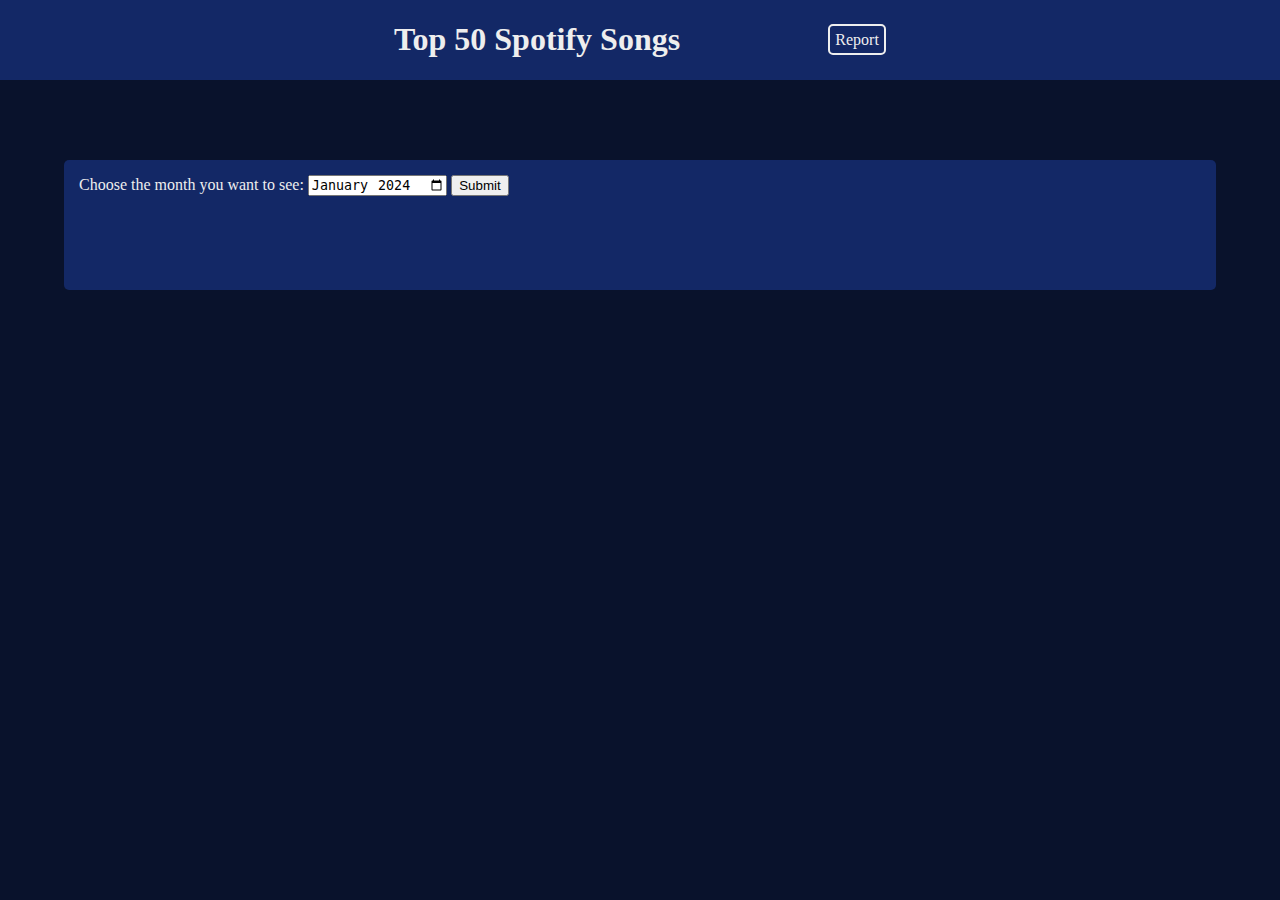
==== commit e2ef2589: "finished doing the index.html and its basic functionalities; todo: advanced" ====
--- a/report/index.html
+++ b/report/index.html
@@ -24,7 +24,7 @@
         max="2024-12"
         value="2024-01"
       />
-      <button id="submit">Submit</button>
+      <button id="filter_submit">Submit</button>
     </div>
 
     <div class="content_wrapper" id="january">
@@ -121,7 +121,7 @@
         />
         <div>
           <p class="text">
-            This is a pie chart for the month of January, showing the popularity
+            This is a pie chart for the month of February, showing the popularity
             of songs on Spotify globally. Here are the songs in order of
             popularity:
           </p>
@@ -259,465 +259,460 @@
     </div>
 
     <div class="content_wrapper" id="may">
-      <h3 class="text">Top 10 Popular Songs of January in Ireland</h3>
-      <div class="wrapper">
-        <img
-          src="images/ireland/janIE.png"
-          width="50%"
-          alt="pie chart for january ireland"
-        />
-        <div>
-          <p class="text">
-            This is a pie chart for the month of January, showing the popularity
-            of songs on Spotify in Ireland. Here are the songs in order of
-            popularity:
-          </p>
-          <ol class="ordered_list">
+      <h3 class="text">Top 10 Popular Songs of May in Ireland</h3>
+      <div class="wrapper">
+        <img
+          src="images/ireland/mayIE.png"
+          width="50%"
+          alt="pie chart for may ireland"
+        />
+        <div>
+          <p class="text">
+            This is a pie chart for the month of May, showing the popularity
+            of songs on Spotify in Ireland. Here are the songs in order of
+            popularity:
+          </p>
+          <ol class="ordered_list">
+            <li class="text">Espresso</li>
+            <li class="text">Too Sweet</li>
+            <li class="text">A Bar Song (Tipsy)</li>
+            <li class="text">Beautiful Things</li>
+            <li class="text">Belong Together</li>
+            <li class="text">i like the way you kiss me</li>
             <li class="text">Stick Season</li>
-            <li class="text">Murder On The Dancefloor</li>
-            <li class="text">Prada</li>
-            <li class="text">Lovin On Me</li>
-            <li class="text">greedy</li>
-            <li class="text">I Remember Everything (feat. Kacey Musgraves)</li>
+            <li class="text">Fortnight (feat. Post Malone)</li>
+            <li class="text">Scared To Start</li>
+            <li class="text">Slow It Down</li>
+          </ol>
+        </div>
+      </div>
+
+      <div class="wrapper">
+        <img
+          src="images/global/mayGLB.png"
+          width="50%"
+          alt="pie chart for may globally"
+        />
+        <div>
+          <p class="text">
+            This is a pie chart for the month of May, showing the popularity
+            of songs on Spotify Globally. Here are the songs in order of
+            popularity:
+          </p>
+          <ol class="ordered_list">
+            <li class="text">Espresso</li>
+            <li class="text">MILLION DOLLAR BABY</li>
+            <li class="text">i like the way you kiss me</li>
+            <li class="text">Too Sweet</li>
+            li class="text">Fortnight (feat. Post Malone)</li>
+            <li class="text">A Bar Song (Tipsy)</li>
+            <li class="text">Beautiful Things</li>
+            <li class="text">we can't be friends (awit for your love)</li>
+            <li class="text">End of Beginning</li>
+            <li class="text">Lose Control</li>
+          </ol>
+        </div>
+      </div>
+    </div>
+
+    <div class="content_wrapper" id="june">
+      <h3 class="text">Top 10 Popular Songs of June in Ireland</h3>
+      <div class="wrapper">
+        <img
+          src="images/ireland/junIE.png"
+          width="50%"
+          alt="pie chart for june ireland"
+        />
+        <div>
+          <p class="text">
+            This is a pie chart for the month of June, showing the popularity
+            of songs on Spotify in Ireland. Here are the songs in order of
+            popularity:
+          </p>
+          <ol class="ordered_list">
+            <li class="text">Espresso</li>
+            <li class="text">A Bar Song (Tipsy)</li>
+            <li class="text">Too Sweet</li>
+            <li class="text">BIRDS OF A FEATHER</li>
+            <li class="text">I Had Some Help (Feat. Morgan Wallen)</li>
+            <li class="text">Austin (Boots Stop Workin')</li>
+            <li class="text">Good Luck, Babe!</li>
+            <li class="text">Fortnight (feat. Post Malone)</li>
             <li class="text">Cruel Summer</li>
-            <li class="text">Strangers</li>
-            <li class="text">Something in the Orange</li>
-            <li class="text">Houdini</li>
-          </ol>
-        </div>
-      </div>
-
-      <div class="wrapper">
-        <img
-          src="images/global/janGLB.png"
-          width="50%"
-          alt="pie chart for january ireland"
-        />
-        <div>
-          <p class="text">
-            This is a pie chart for the month of January, showing the popularity
-            of songs on Spotify Globally. Here are the songs in order of
-            popularity:
-          </p>
-          <ol class="ordered_list">
-            <li class="text">La Diabla</li>
-            <li class="text">greedy</li>
-            <li class="text">Lovin On Me</li>
-            <li class="text">My Love Mine All Mine</li>
-            <li class="text">One Of The Girls (with JENNIE, Lily Rose Depp)</li>
-            <li class="text">Cruel Summer</li>
+            <li class="text">I Can Do It With a Broken Heart</li>
+          </ol>
+        </div>
+      </div>
+
+      <div class="wrapper">
+        <img
+          src="images/global/junGLB.png"
+          width="50%"
+          alt="pie chart for june ireland"
+        />
+        <div>
+          <p class="text">
+            This is a pie chart for the month of June, showing the popularity
+            of songs on Spotify Globally. Here are the songs in order of
+            popularity:
+          </p>
+          <ol class="ordered_list">
+            <li class="text">Espresso</li>
+            <li class="text">BIRDS OF A FEATHER</li>
+            <li class="text">MILLION DOLLAR BABY</li>
+            <li class="text">Gata Only</li>
+            <li class="text">Too Sweet</li>
+            <li class="text">Not Like Us</li>
+            <li class="text">Beautiful Things</li>
+            <li class="text">I Had Some Help (Feat. Morgan Wallen)</li>
+            <li class="text">A Bar Song (Tipsy)</li>
+            <li class="text">Good Luck, Babe!</li>
+          </ol>
+        </div>
+      </div>
+    </div>
+
+    <div class="content_wrapper" id="july">
+      <h3 class="text">Top 10 Popular Songs of July in Ireland</h3>
+      <div class="wrapper">
+        <img
+          src="images/ireland/julIE.png"
+          width="50%"
+          alt="pie chart for july ireland"
+        />
+        <div>
+          <p class="text">
+            This is a pie chart for the month of July, showing the popularity
+            of songs on Spotify in Ireland. Here are the songs in order of
+            popularity:
+          </p>
+          <ol class="ordered_list">
+            <li class="text">Please Please Please</li>
+            <li class="text">Espresso</li>
+            <li class="text">Good Luck, Babe!</li>
+            <li class="text">BIRDS OF A FEATHER</li>
+            <li class="text">A Bar Song (Tipsy)</li>
+            <li class="text">Too Sweet</li>
+            <li class="text">I Had Some Help (Feat. Morgan Wallen)</li>
+            <li class="text">Stargazing</li>
+            <li class="text">Beautiful Things</li>
+            <li class="text">Austin (Boots Stop Workin')</li>
+          </ol>
+        </div>
+      </div>
+
+      <div class="wrapper">
+        <img
+          src="images/global/julGLB.png"
+          width="50%"
+          alt="pie chart for july ireland"
+        />
+        <div>
+          <p class="text">
+            This is a pie chart for the month of July, showing the popularity
+            of songs on Spotify Globally. Here are the songs in order of
+            popularity:
+          </p>
+          <ol class="ordered_list">
+            <li class="text">BIRDS OF A FEATHER</li>
+            <li class="text">Espresso</li>
+            <li class="text">Please Please Please</li>
+            <li class="text">Not Like Us</li>
+            <li class="text">Gata Only</li>
+            <li class="text">Good Luck, Babe!</li>
+            <li class="text">A Bar Song (Tipsy)</li>
+            <li class="text">Si Antes Te Hubiera Conocido</li>
+            <li class="text">Beautiful Things</li>
+            <li class="text">Too Sweet</li>
+          </ol>
+        </div>
+      </div>
+    </div>
+
+    <div class="content_wrapper" id="august">
+      <h3 class="text">Top 10 Popular Songs of August in Ireland</h3>
+      <div class="wrapper">
+        <img
+          src="images/ireland/augIE.png"
+          width="50%"
+          alt="pie chart for august ireland"
+        />
+        <div>
+          <p class="text">
+            This is a pie chart for the month of August, showing the popularity
+            of songs on Spotify in Ireland. Here are the songs in order of
+            popularity:
+          </p>
+          <ol class="ordered_list">
+            <li class="text">Good Luck, Babe!</li>
+            <li class="text">BIRDS OF A FEATHER</li>
+            <li class="text">Please Please Please</li>
+            <li class="text">Espresso</li>
+            <li class="text">Too Sweet</li>
+            <li class="text">A Bar Song (Tipsy)</li>
             <li class="text">Stick Season</li>
-            <li class="text">La Victima</li>
-            <li class="text">LUNA</li>
-            <li class="text">I Wanna Be Yours</li>
-          </ol>
-        </div>
-      </div>
-    </div>
-
-    <div class="content_wrapper" id="june">
-      <h3 class="text">Top 10 Popular Songs of January in Ireland</h3>
-      <div class="wrapper">
-        <img
-          src="images/ireland/janIE.png"
-          width="50%"
-          alt="pie chart for january ireland"
-        />
-        <div>
-          <p class="text">
-            This is a pie chart for the month of January, showing the popularity
-            of songs on Spotify in Ireland. Here are the songs in order of
-            popularity:
-          </p>
-          <ol class="ordered_list">
+            <li class="text">Austin (Boots Stop Workin')</li>
+            <li class="text">Beautiful Things</li>
+            <li class="text">I Love You, I'm Sorry</li>
+          </ol>
+        </div>
+      </div>
+
+      <div class="wrapper">
+        <img
+          src="images/global/augGLB.png"
+          width="50%"
+          alt="pie chart for august ireland"
+        />
+        <div>
+          <p class="text">
+            This is a pie chart for the month of August, showing the popularity
+            of songs on Spotify Globally. Here are the songs in order of
+            popularity:
+          </p>
+          <ol class="ordered_list">
+            <li class="text">BIRDS OF A FEATHER</li>
+            <li class="text">who</li>
+            <li class="text">Espresso</li>
+            <li class="text">Please Please Please</li>
+            <li class="text">Si Antes Te Hubiera Conocido</li>
+            <li class="text">Good Luck, Babe!</li>
+            <li class="text">Beautiful Things</li>
+            <li class="text">Big Dawgs</li>
+            <li class="text">A Bar Song (Tipsy)</li>
+            <li class="text">Too Sweet</li>
+          </ol>
+        </div>
+      </div>
+    </div>
+
+    <div class="content_wrapper" id="september">
+      <h3 class="text">Top 10 Popular Songs of September in Ireland</h3>
+      <div class="wrapper">
+        <img
+          src="images/ireland/sepIE.png"
+          width="50%"
+          alt="pie chart for september ireland"
+        />
+        <div>
+          <p class="text">
+            This is a pie chart for the month of September, showing the popularity
+            of songs on Spotify in Ireland. Here are the songs in order of
+            popularity:
+          </p>
+          <ol class="ordered_list">
+            <li class="text">Taste</li>
+            <li class="text">Good Luck, Babe!</li>
+            <li class="text">BIRDS OF A FEATHER</li>
+            <li class="text">Please Please Please</li>
+            <li class="text">Espresso</li>
+            <li class="text">Die With A Smile</li>
+            <li class="text">I Love You, I'm Sorry</li>
+            <li class="text">Too Sweet</li>
+            <li class="text">Beautiful Things</li>
+            <li class="text">HOT TO GO!</li>
+          </ol>
+        </div>
+      </div>
+
+      <div class="wrapper">
+        <img
+          src="images/global/sepGLB.png"
+          width="50%"
+          alt="pie chart for september ireland"
+        />
+        <div>
+          <p class="text">
+            This is a pie chart for the month of September, showing the popularity
+            of songs on Spotify Globally. Here are the songs in order of
+            popularity:
+          </p>
+          <ol class="ordered_list">
+            <li class="text">Die With A Smile</li>
+            <li class="text">BIRDS OF A FEATHER</li>
+            <li class="text">Taste</li>
+            <li class="text">Who</li>
+            <li class="text">Espresso</li>
+            <li class="text">Good Luck, Babe!</li>
+            <li class="text">Please Please Please</li>
+            <li class="text">Si Antes Te Hubiera Conocido</li>
+            <li class="text">Beautiful Things</li>
+            <li class="text">Bed Chem</li>
+          </ol>
+        </div>
+      </div>
+    </div>
+
+    <div class="content_wrapper" id="october">
+      <h3 class="text">Top 10 Popular Songs of October in Ireland</h3>
+      <div class="wrapper">
+        <img
+          src="images/ireland/octIE.png"
+          width="50%"
+          alt="pie chart for october ireland"
+        />
+        <div>
+          <p class="text">
+            This is a pie chart for the month of October, showing the popularity
+            of songs on Spotify in Ireland. Here are the songs in order of
+            popularity:
+          </p>
+          <ol class="ordered_list">
+            <li class="text">Taste</li>
+            <li class="text">Sailor Song</li>
+            <li class="text">Good Luck, Babe!</li>
+            <li class="text">I Love You, I'm Sorry</li>
+            <li class="text">BIRDS OF A FEATHER</li>
+            <li class="text">Die With A Smile</li>
+            <li class="text">HOT TO GO!</li>
+            <li class="text">Espresso</li>
+            <li class="text">Beautiful Things</li>
+            <li class="text">Diet Pepsi</li>
+          </ol>
+        </div>
+      </div>
+
+      <div class="wrapper">
+        <img
+          src="images/global/octGLB.png"
+          width="50%"
+          alt="pie chart for october ireland"
+        />
+        <div>
+          <p class="text">
+            This is a pie chart for the month of October, showing the popularity
+            of songs on Spotify Globally. Here are the songs in order of
+            popularity:
+          </p>
+          <ol class="ordered_list">
+            <li class="text">Die With A Smile</li>
+            <li class="text">BIRDS OF A FEATHER</li>
+            <li class="text">Who</li>
+            <li class="text">Taste</li>
+            <li class="text">Espresso</li>
+            <li class="text">Good Luck, Babe!</li>
+            <li class="text">Si Antes Te Hubiera Conocido</li>
+            <li class="text">Timeless (with Playboi Carti)</li>
+            <li class="text">Sailor Song</li>
+            <li class="text">WILDFLOWER</li>
+          </ol>
+        </div>
+      </div>
+    </div>
+
+    <div class="content_wrapper" id="november">
+      <h3 class="text">Top 10 Popular Songs of November in Ireland</h3>
+      <div class="wrapper">
+        <img
+          src="images/ireland/novIE.png"
+          width="50%"
+          alt="pie chart for november ireland"
+        />
+        <div>
+          <p class="text">
+            This is a pie chart for the month of November, showing the popularity
+            of songs on Spotify in Ireland. Here are the songs in order of
+            popularity:
+          </p>
+          <ol class="ordered_list">
+            <li class="text">That's So True</li>
+            <li class="text">Sailor Song</li>
+            <li class="text">Taste</li>
+            <li class="text">I Love You, I'm Sorry</li>
+            <li class="text">BIRDS OF A FEATHER</li>
+            <li class="text">Good Luck, Babe!</li>
+            <li class="text">Die With A Smile</li>
+            <li class="text">Beautiful Things</li>
             <li class="text">Stick Season</li>
-            <li class="text">Murder On The Dancefloor</li>
-            <li class="text">Prada</li>
-            <li class="text">Lovin On Me</li>
-            <li class="text">greedy</li>
-            <li class="text">I Remember Everything (feat. Kacey Musgraves)</li>
-            <li class="text">Cruel Summer</li>
-            <li class="text">Strangers</li>
-            <li class="text">Something in the Orange</li>
-            <li class="text">Houdini</li>
-          </ol>
-        </div>
-      </div>
-
-      <div class="wrapper">
-        <img
-          src="images/global/janGLB.png"
-          width="50%"
-          alt="pie chart for january ireland"
-        />
-        <div>
-          <p class="text">
-            This is a pie chart for the month of January, showing the popularity
-            of songs on Spotify Globally. Here are the songs in order of
-            popularity:
-          </p>
-          <ol class="ordered_list">
-            <li class="text">La Diabla</li>
-            <li class="text">greedy</li>
-            <li class="text">Lovin On Me</li>
-            <li class="text">My Love Mine All Mine</li>
-            <li class="text">One Of The Girls (with JENNIE, Lily Rose Depp)</li>
-            <li class="text">Cruel Summer</li>
-            <li class="text">Stick Season</li>
-            <li class="text">La Victima</li>
-            <li class="text">LUNA</li>
-            <li class="text">I Wanna Be Yours</li>
-          </ol>
-        </div>
-      </div>
-    </div>
-
-    <div class="content_wrapper" id="july">
-      <h3 class="text">Top 10 Popular Songs of January in Ireland</h3>
-      <div class="wrapper">
-        <img
-          src="images/ireland/janIE.png"
-          width="50%"
-          alt="pie chart for january ireland"
-        />
-        <div>
-          <p class="text">
-            This is a pie chart for the month of January, showing the popularity
-            of songs on Spotify in Ireland. Here are the songs in order of
-            popularity:
-          </p>
-          <ol class="ordered_list">
-            <li class="text">Stick Season</li>
-            <li class="text">Murder On The Dancefloor</li>
-            <li class="text">Prada</li>
-            <li class="text">Lovin On Me</li>
-            <li class="text">greedy</li>
-            <li class="text">I Remember Everything (feat. Kacey Musgraves)</li>
-            <li class="text">Cruel Summer</li>
-            <li class="text">Strangers</li>
-            <li class="text">Something in the Orange</li>
-            <li class="text">Houdini</li>
-          </ol>
-        </div>
-      </div>
-
-      <div class="wrapper">
-        <img
-          src="images/global/janGLB.png"
-          width="50%"
-          alt="pie chart for january ireland"
-        />
-        <div>
-          <p class="text">
-            This is a pie chart for the month of January, showing the popularity
-            of songs on Spotify Globally. Here are the songs in order of
-            popularity:
-          </p>
-          <ol class="ordered_list">
-            <li class="text">La Diabla</li>
-            <li class="text">greedy</li>
-            <li class="text">Lovin On Me</li>
-            <li class="text">My Love Mine All Mine</li>
-            <li class="text">One Of The Girls (with JENNIE, Lily Rose Depp)</li>
-            <li class="text">Cruel Summer</li>
-            <li class="text">Stick Season</li>
-            <li class="text">La Victima</li>
-            <li class="text">LUNA</li>
-            <li class="text">I Wanna Be Yours</li>
-          </ol>
-        </div>
-      </div>
-    </div>
-
-    <div class="content_wrapper" id="august">
-      <h3 class="text">Top 10 Popular Songs of January in Ireland</h3>
-      <div class="wrapper">
-        <img
-          src="images/ireland/janIE.png"
-          width="50%"
-          alt="pie chart for january ireland"
-        />
-        <div>
-          <p class="text">
-            This is a pie chart for the month of January, showing the popularity
-            of songs on Spotify in Ireland. Here are the songs in order of
-            popularity:
-          </p>
-          <ol class="ordered_list">
-            <li class="text">Stick Season</li>
-            <li class="text">Murder On The Dancefloor</li>
-            <li class="text">Prada</li>
-            <li class="text">Lovin On Me</li>
-            <li class="text">greedy</li>
-            <li class="text">I Remember Everything (feat. Kacey Musgraves)</li>
-            <li class="text">Cruel Summer</li>
-            <li class="text">Strangers</li>
-            <li class="text">Something in the Orange</li>
-            <li class="text">Houdini</li>
-          </ol>
-        </div>
-      </div>
-
-      <div class="wrapper">
-        <img
-          src="images/global/janGLB.png"
-          width="50%"
-          alt="pie chart for january ireland"
-        />
-        <div>
-          <p class="text">
-            This is a pie chart for the month of January, showing the popularity
-            of songs on Spotify Globally. Here are the songs in order of
-            popularity:
-          </p>
-          <ol class="ordered_list">
-            <li class="text">La Diabla</li>
-            <li class="text">greedy</li>
-            <li class="text">Lovin On Me</li>
-            <li class="text">My Love Mine All Mine</li>
-            <li class="text">One Of The Girls (with JENNIE, Lily Rose Depp)</li>
-            <li class="text">Cruel Summer</li>
-            <li class="text">Stick Season</li>
-            <li class="text">La Victima</li>
-            <li class="text">LUNA</li>
-            <li class="text">I Wanna Be Yours</li>
-          </ol>
-        </div>
-      </div>
-    </div>
-
-    <div class="content_wrapper" id="september">
-      <h3 class="text">Top 10 Popular Songs of January in Ireland</h3>
-      <div class="wrapper">
-        <img
-          src="images/ireland/janIE.png"
-          width="50%"
-          alt="pie chart for january ireland"
-        />
-        <div>
-          <p class="text">
-            This is a pie chart for the month of January, showing the popularity
-            of songs on Spotify in Ireland. Here are the songs in order of
-            popularity:
-          </p>
-          <ol class="ordered_list">
-            <li class="text">Stick Season</li>
-            <li class="text">Murder On The Dancefloor</li>
-            <li class="text">Prada</li>
-            <li class="text">Lovin On Me</li>
-            <li class="text">greedy</li>
-            <li class="text">I Remember Everything (feat. Kacey Musgraves)</li>
-            <li class="text">Cruel Summer</li>
-            <li class="text">Strangers</li>
-            <li class="text">Something in the Orange</li>
-            <li class="text">Houdini</li>
-          </ol>
-        </div>
-      </div>
-
-      <div class="wrapper">
-        <img
-          src="images/global/janGLB.png"
-          width="50%"
-          alt="pie chart for january ireland"
-        />
-        <div>
-          <p class="text">
-            This is a pie chart for the month of January, showing the popularity
-            of songs on Spotify Globally. Here are the songs in order of
-            popularity:
-          </p>
-          <ol class="ordered_list">
-            <li class="text">La Diabla</li>
-            <li class="text">greedy</li>
-            <li class="text">Lovin On Me</li>
-            <li class="text">My Love Mine All Mine</li>
-            <li class="text">One Of The Girls (with JENNIE, Lily Rose Depp)</li>
-            <li class="text">Cruel Summer</li>
-            <li class="text">Stick Season</li>
-            <li class="text">La Victima</li>
-            <li class="text">LUNA</li>
-            <li class="text">I Wanna Be Yours</li>
-          </ol>
-        </div>
-      </div>
-    </div>
-
-    <div class="content_wrapper" id="october">
-      <h3 class="text">Top 10 Popular Songs of January in Ireland</h3>
-      <div class="wrapper">
-        <img
-          src="images/ireland/janIE.png"
-          width="50%"
-          alt="pie chart for january ireland"
-        />
-        <div>
-          <p class="text">
-            This is a pie chart for the month of January, showing the popularity
-            of songs on Spotify in Ireland. Here are the songs in order of
-            popularity:
-          </p>
-          <ol class="ordered_list">
-            <li class="text">Stick Season</li>
-            <li class="text">Murder On The Dancefloor</li>
-            <li class="text">Prada</li>
-            <li class="text">Lovin On Me</li>
-            <li class="text">greedy</li>
-            <li class="text">I Remember Everything (feat. Kacey Musgraves)</li>
-            <li class="text">Cruel Summer</li>
-            <li class="text">Strangers</li>
-            <li class="text">Something in the Orange</li>
-            <li class="text">Houdini</li>
-          </ol>
-        </div>
-      </div>
-
-      <div class="wrapper">
-        <img
-          src="images/global/janGLB.png"
-          width="50%"
-          alt="pie chart for january ireland"
-        />
-        <div>
-          <p class="text">
-            This is a pie chart for the month of January, showing the popularity
-            of songs on Spotify Globally. Here are the songs in order of
-            popularity:
-          </p>
-          <ol class="ordered_list">
-            <li class="text">La Diabla</li>
-            <li class="text">greedy</li>
-            <li class="text">Lovin On Me</li>
-            <li class="text">My Love Mine All Mine</li>
-            <li class="text">One Of The Girls (with JENNIE, Lily Rose Depp)</li>
-            <li class="text">Cruel Summer</li>
-            <li class="text">Stick Season</li>
-            <li class="text">La Victima</li>
-            <li class="text">LUNA</li>
-            <li class="text">I Wanna Be Yours</li>
-          </ol>
-        </div>
-      </div>
-    </div>
-
-    <div class="content_wrapper" id="november">
-      <h3 class="text">Top 10 Popular Songs of January in Ireland</h3>
-      <div class="wrapper">
-        <img
-          src="images/ireland/janIE.png"
-          width="50%"
-          alt="pie chart for january ireland"
-        />
-        <div>
-          <p class="text">
-            This is a pie chart for the month of January, showing the popularity
-            of songs on Spotify in Ireland. Here are the songs in order of
-            popularity:
-          </p>
-          <ol class="ordered_list">
-            <li class="text">Stick Season</li>
-            <li class="text">Murder On The Dancefloor</li>
-            <li class="text">Prada</li>
-            <li class="text">Lovin On Me</li>
-            <li class="text">greedy</li>
-            <li class="text">I Remember Everything (feat. Kacey Musgraves)</li>
-            <li class="text">Cruel Summer</li>
-            <li class="text">Strangers</li>
-            <li class="text">Something in the Orange</li>
-            <li class="text">Houdini</li>
-          </ol>
-        </div>
-      </div>
-
-      <div class="wrapper">
-        <img
-          src="images/global/janGLB.png"
-          width="50%"
-          alt="pie chart for january ireland"
-        />
-        <div>
-          <p class="text">
-            This is a pie chart for the month of January, showing the popularity
-            of songs on Spotify Globally. Here are the songs in order of
-            popularity:
-          </p>
-          <ol class="ordered_list">
-            <li class="text">La Diabla</li>
-            <li class="text">greedy</li>
-            <li class="text">Lovin On Me</li>
-            <li class="text">My Love Mine All Mine</li>
-            <li class="text">One Of The Girls (with JENNIE, Lily Rose Depp)</li>
-            <li class="text">Cruel Summer</li>
-            <li class="text">Stick Season</li>
-            <li class="text">La Victima</li>
-            <li class="text">LUNA</li>
-            <li class="text">I Wanna Be Yours</li>
+            <li class="text">APT.</li>
+          </ol>
+        </div>
+      </div>
+
+      <div class="wrapper">
+        <img
+          src="images/global/novGLB.png"
+          width="50%"
+          alt="pie chart for november ireland"
+        />
+        <div>
+          <p class="text">
+            This is a pie chart for the month of November, showing the popularity
+            of songs on Spotify Globally. Here are the songs in order of
+            popularity:
+          </p>
+          <ol class="ordered_list">
+            <li class="text">Die With A Smile</li>
+            <li class="text">APT.</li>
+            <li class="text">BIRDS OF A FEATHER</li>
+            <li class="text">Who</li>
+            <li class="text">That's So True</li>
+            <li class="text">Tu Boda</li>
+            <li class="text">Sailor Song</li>
+            <li class="text">Taste</li>
+            <li class="text">Espresso</li>
+            <li class="text">WILDFLOWER</li>
           </ol>
         </div>
       </div>
     </div>
 
     <div class="content_wrapper" id="december">
-      <h3 class="text">Top 10 Popular Songs of January in Ireland</h3>
-      <div class="wrapper">
-        <img
-          src="images/ireland/janIE.png"
-          width="50%"
-          alt="pie chart for january ireland"
-        />
-        <div>
-          <p class="text">
-            This is a pie chart for the month of January, showing the popularity
-            of songs on Spotify in Ireland. Here are the songs in order of
-            popularity:
-          </p>
-          <ol class="ordered_list">
-            <li class="text">Stick Season</li>
-            <li class="text">Murder On The Dancefloor</li>
-            <li class="text">Prada</li>
-            <li class="text">Lovin On Me</li>
-            <li class="text">greedy</li>
-            <li class="text">I Remember Everything (feat. Kacey Musgraves)</li>
-            <li class="text">Cruel Summer</li>
-            <li class="text">Strangers</li>
-            <li class="text">Something in the Orange</li>
-            <li class="text">Houdini</li>
-          </ol>
-        </div>
-      </div>
-
-      <div class="wrapper">
-        <img
-          src="images/global/janGLB.png"
-          width="50%"
-          alt="pie chart for january ireland"
-        />
-        <div>
-          <p class="text">
-            This is a pie chart for the month of January, showing the popularity
-            of songs on Spotify Globally. Here are the songs in order of
-            popularity:
-          </p>
-          <ol class="ordered_list">
-            <li class="text">La Diabla</li>
-            <li class="text">greedy</li>
-            <li class="text">Lovin On Me</li>
-            <li class="text">My Love Mine All Mine</li>
-            <li class="text">One Of The Girls (with JENNIE, Lily Rose Depp)</li>
-            <li class="text">Cruel Summer</li>
-            <li class="text">Stick Season</li>
-            <li class="text">La Victima</li>
-            <li class="text">LUNA</li>
-            <li class="text">I Wanna Be Yours</li>
-          </ol>
-        </div>
-      </div>
-    </div>
-
-    
-
-    
-
+      <h3 class="text">Top 10 Popular Songs of December in Ireland</h3>
+      <div class="wrapper">
+        <img
+          src="images/ireland/decIE.png"
+          width="50%"
+          alt="pie chart for december ireland"
+        />
+        <div>
+          <p class="text">
+            This is a pie chart for the month of December, showing the popularity
+            of songs on Spotify in Ireland. Here are the songs in order of
+            popularity:
+          </p>
+          <ol class="ordered_list">
+            <li class="text">That's So True</li>
+            <li class="text">Last Christmas</li>
+            <li class="text">Rockin' Around The Christmas Tree</li>
+            <li class="text">All I Want for Christmas Is You</li>
+            <li class="text">Sailor Song</li>
+            <li class="text">Jingle Bell Rock</li>
+            <li class="text">Messy</li>
+            <li class="text">I Love You, I'm Sorry</li>
+            <li class="text">BIRDS OF A FEATHER</li>
+            <li class="text">Good Luck, Babe!</li>
+          </ol>
+        </div>
+      </div>
+
+      <div class="wrapper">
+        <img
+          src="images/global/decGLB.png"
+          width="50%"
+          alt="pie chart for december ireland"
+        />
+        <div>
+          <p class="text">
+            This is a pie chart for the month of December, showing the popularity
+            of songs on Spotify Globally. Here are the songs in order of
+            popularity:
+          </p>
+          <ol class="ordered_list">
+            <li class="text">Die With A Smile</li>
+            <li class="text">APT.</li>
+            <li class="text">BIRDS OF A FEATHER</li>
+            <li class="text">luther (with sza)</li>
+            <li class="text">That's So True</li>
+            <li class="text">Who</li>
+            <li class="text">Sailor Song</li>
+            <li class="text">Espresso</li>
+            <li class="text">Timeless (with Playboi Carti)</li>
+            <li class="text">Good Luck, Babe!</li>
+          </ol>
+        </div>
+      </div>
+    </div>
     <script src="script.js"></script>
   </body>
 </html>
--- a/report/style.css
+++ b/report/style.css
@@ -78,6 +78,6 @@
   padding: 10px;
 }
 
-#january, #february, #march {
+#january, #february, #march, #april, #may, #june, #july, #august, #september, #october, #november, #december {
   display: none;
 }